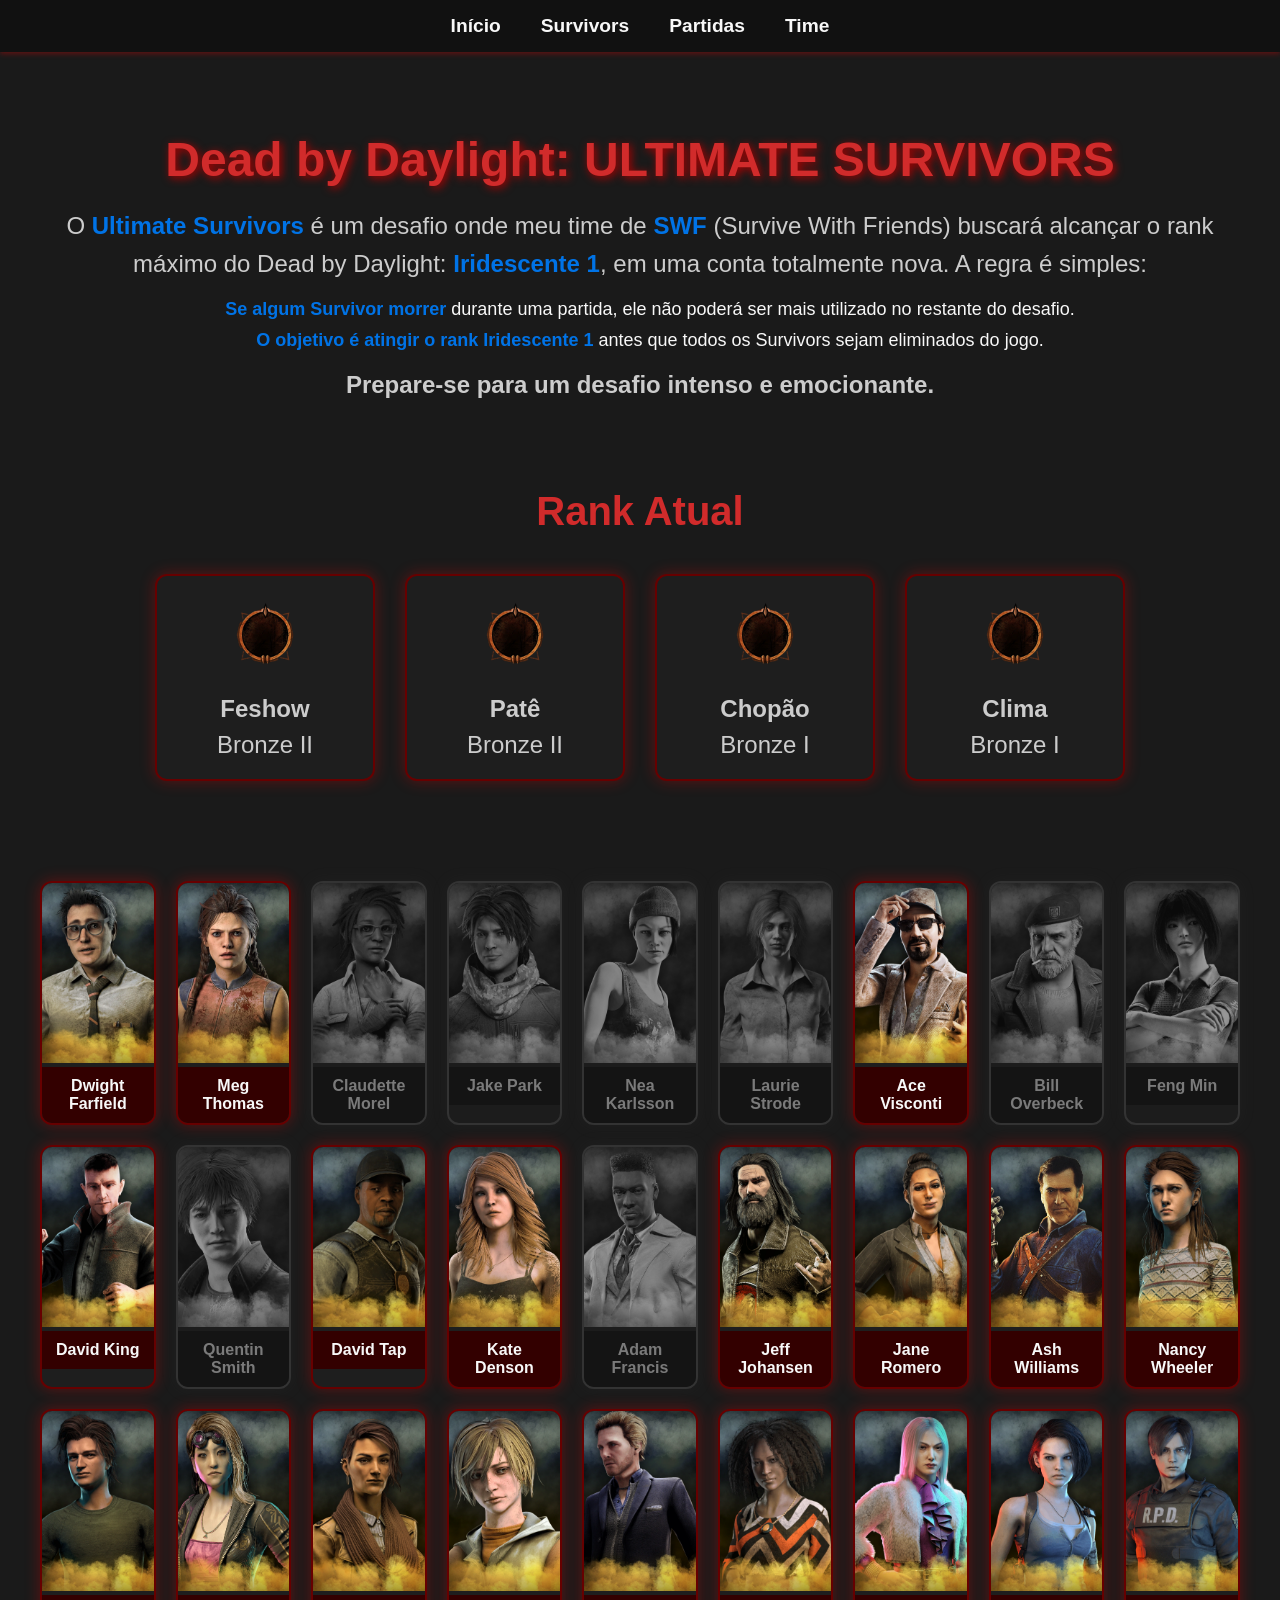
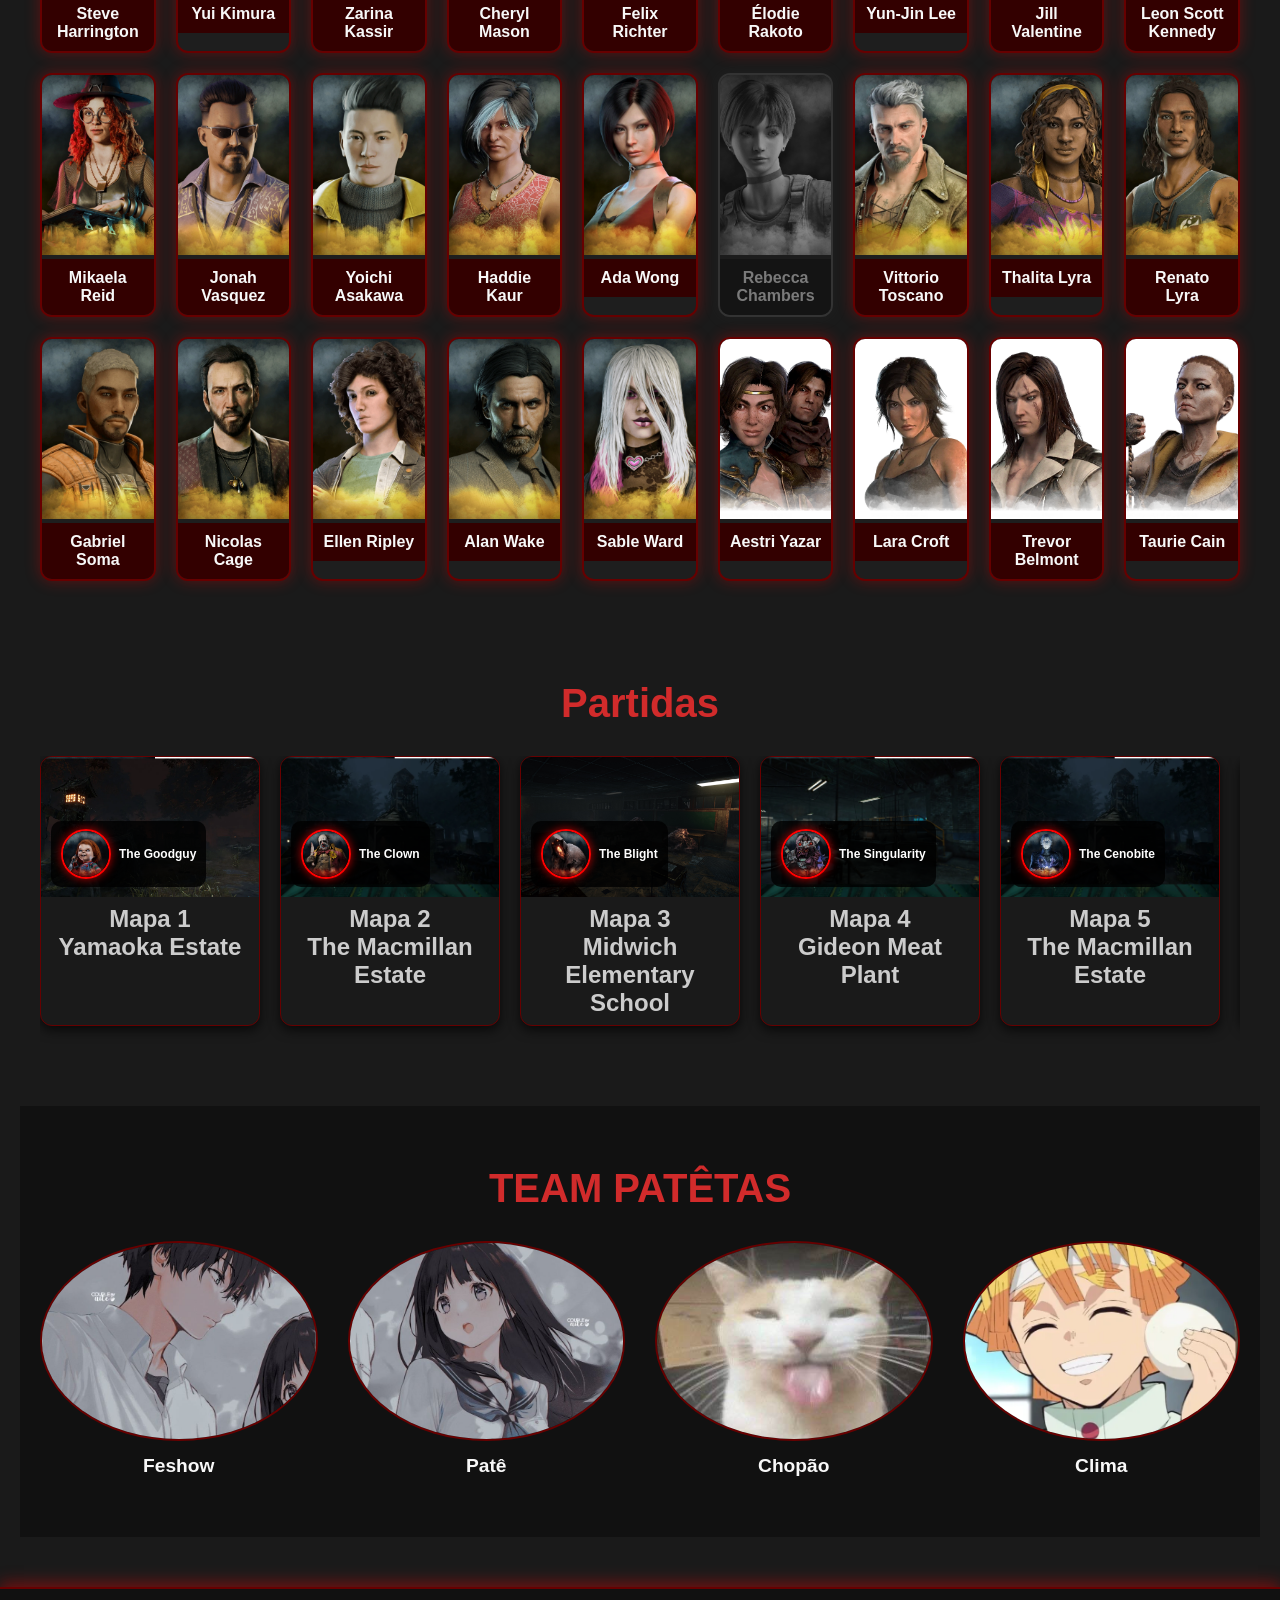
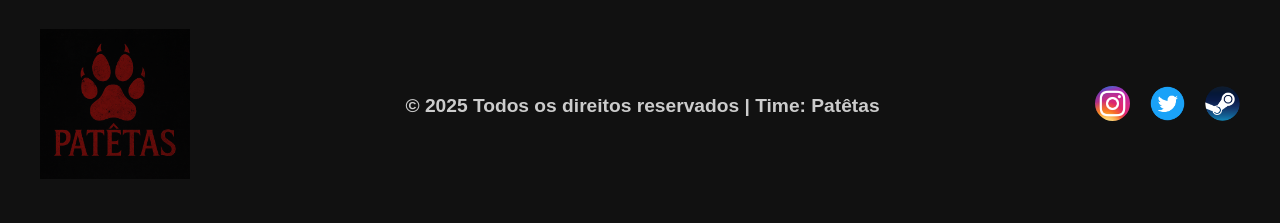
==== index.html @ 38a50e71 "Att map 23" ====
<!DOCTYPE html>
<html lang="pt-BR">
  <head>
    <meta charset="UTF-8" />
    <meta name="viewport" content="width=device-width, initial-scale=1" />
    <title>Desafio Dead by Daylight</title>
    <link rel="stylesheet" href="./Assets/styles.css" />
  </head>
  <body>
    <nav class="navbar">
      <ul>
        <li><a href="#inicio">Início</a></li>
        <li><a href="#survivors">Survivors</a></li>
        <li><a href="#partidas">Partidas</a></li>
        <li><a href="#time">Time</a></li>
      </ul>
    </nav>
    <div class="intro" id="inicio">
      <div class="ultimate-survivors" id="inicio">
        <h1 class="title">Dead by Daylight: ULTIMATE SURVIVORS</h1>
        <p class="description">
          O <strong>Ultimate Survivors</strong> é um desafio onde meu time de
          <strong>SWF</strong> (Survive With Friends) buscará alcançar o rank
          máximo do Dead by Daylight: <strong>Iridescente 1</strong>, em uma
          conta totalmente nova. A regra é simples:
        </p>

        <ul class="rules">
          <li>
            <strong>Se algum Survivor morrer</strong> durante uma partida, ele
            não poderá ser mais utilizado no restante do desafio.
          </li>
          <li>
            <strong>O objetivo é atingir o rank Iridescente 1</strong> antes que
            todos os Survivors sejam eliminados do jogo.
          </li>
        </ul>

        <p class="final-note">
          Prepare-se para um desafio intenso e emocionante.
        </p>
      </div>
      <section class="rank-section">
        <h2>Rank Atual</h2>
        <div class="rank-row">
          <div class="rank-card">
            <img src="./Assets/img/Grades/Bronze.webp" alt="Rank Feshow" />
            <p class="player-name">Feshow</p>
            <p class="player-elo">Bronze II</p>
          </div>

          <div class="rank-card">
            <img src="./Assets/img/Grades/Bronze.webp" alt="Rank Patê" />
            <p class="player-name">Patê</p>
            <p class="player-elo">Bronze II</p>
          </div>

          <div class="rank-card">
            <img src="./Assets/img/Grades/Bronze.webp" alt="Rank Chopão" />
            <p class="player-name">Chopão</p>
            <p class="player-elo">Bronze I</p>
          </div>

          <div class="rank-card">
            <img src="./Assets/img/Grades/Bronze.webp" alt="Rank Clima" />
            <p class="player-name">Clima</p>
            <p class="player-elo">Bronze I</p>
          </div>
        </div>
      </section>
      <div class="cards-container" id="survivors">
        <div class="card">
          <img src="./Assets/img/Dwight Farfield.png" alt="Dwight Farfield" />
          <span>Dwight Farfield</span>
        </div>
        <div class="card">
          <img src="./Assets/img/Meg Thomas.png" alt="Meg Thomas" />
          <span>Meg Thomas</span>
        </div>
        <div class="card Morto">
          <img
            src="./Assets/img/Claudette Morel.png"
            alt="Claudette Morel"
            title="Morto por Clima"
          />
          <span>Claudette Morel</span>
        </div>
        <div class="card Morto">
          <img
            src="./Assets/img/Jake Park.png"
            alt="Jake Park"
            title="Morto por Feshow"
          />
          <span>Jake Park</span>
        </div>
        <div class="card Morto">
          <img
            src="./Assets/img/Nea Karlsson.png"
            alt="Nea Karlsson"
            title="Morto por Chão"
          />
          <span>Nea Karlsson</span>
        </div>
        <div class="card Morto">
          <img
            src="./Assets/img/Laurie Strode.png"
            alt="Laurie Strode"
            title="Morto por Chão"
          />
          <span>Laurie Strode</span>
        </div>
        <div class="card">
          <img src="./Assets/img/Ace Visconti.png" alt="Ace Visconti" />
          <span>Ace Visconti</span>
        </div>
        <div class="card Morto">
          <img
            src="./Assets/img/Bill Overbeck.png"
            alt="Bill Overbeck"
            title="Morto por Feshow"
          />
          <span>Bill Overbeck</span>
        </div>
        <div class="card Morto">
          <img
            src="./Assets/img/Feng Min.png"
            alt="Feng Min"
            title="Morto por Patê"
          />
          <span>Feng Min</span>
        </div>
        <div class="card">
          <img src="./Assets/img/David King.png" alt="David King" />
          <span>David King</span>
        </div>
        <div class="card Morto">
          <img
            src="./Assets/img/Quentin Smith.png"
            alt="Quentin Smith"
            title="Morto por Clima"
          />
          <span>Quentin Smith</span>
        </div>
        <div class="card">
          <img src="./Assets/img/David Tap.png" alt="David Tap" />
          <span>David Tap</span>
        </div>
        <div class="card">
          <img src="./Assets/img/Kate Denson.png" alt="Kate Denson" />
          <span>Kate Denson</span>
        </div>
        <div class="card Morto">
          <img
            src="./Assets/img/Adam Francis.png"
            alt="Adam Francis"
            title="Morto por Clima"
          />
          <span>Adam Francis</span>
        </div>
        <div class="card">
          <img src="./Assets/img/Jeff Johansen.png" alt="Jeff Johansen" />
          <span>Jeff Johansen</span>
        </div>
        <div class="card">
          <img src="./Assets/img/Jane Romero.png" alt="Jane Romero" />
          <span>Jane Romero</span>
        </div>
        <div class="card">
          <img src="./Assets/img/Ash Williams.png" alt="Ash Williams" />
          <span>Ash Williams</span>
        </div>
        <div class="card">
          <img src="./Assets/img/Nancy Wheeler.png" alt="Nancy Wheeler" />
          <span>Nancy Wheeler</span>
        </div>
        <div class="card">
          <img
            src="./Assets/img/Steve Harrington.png"
            alt="Steve Harrington"
            title="Morto por Feshow"
          />
          <span>Steve Harrington</span>
        </div>
        <div class="card">
          <img
            src="./Assets/img/Yui Kimura.png"
            alt="Yui Kimura"
            title="Morto por Chão"
          />
          <span>Yui Kimura</span>
        </div>
        <div class="card">
          <img src="./Assets/img/Zarina Kassir.png" alt="Zarina Kassir" />
          <span>Zarina Kassir</span>
        </div>
        <div class="card">
          <img src="./Assets/img/Cheryl Mason.png" alt="Cheryl Mason" />
          <span>Cheryl Mason</span>
        </div>
        <div class="card">
          <img src="./Assets/img/Felix Richter.png" alt="Felix Richter" />
          <span>Felix Richter</span>
        </div>
        <div class="card">
          <img src="./Assets/img/Élodie Rakoto.png" alt="Élodie Rakoto" />
          <span>Élodie Rakoto</span>
        </div>
        <div class="card">
          <img src="./Assets/img/Yun-Jin Lee.png" alt="Yun-Jin Lee" />
          <span>Yun-Jin Lee</span>
        </div>
        <div class="card">
          <img src="./Assets/img/Jill Valentine.png" alt="Jill Valentine" />
          <span>Jill Valentine</span>
        </div>
        <div class="card">
          <img
            src="./Assets/img/Leon Scott Kennedy.png"
            alt="Leon Scott Kennedy"
          />
          <span>Leon Scott Kennedy</span>
        </div>
        <div class="card">
          <img src="./Assets/img/Mikaela Reid.png" alt="Mikaela Reid" />
          <span>Mikaela Reid</span>
        </div>
        <div class="card">
          <img src="./Assets/img/Jonah Vasquez.png" alt="Jonah Vasquez" />
          <span>Jonah Vasquez</span>
        </div>
        <div class="card">
          <img src="./Assets/img/Yoichi Asakawa.png" alt="Yoichi Asakawa" />
          <span>Yoichi Asakawa</span>
        </div>
        <div class="card">
          <img src="./Assets/img/Haddie Kaur.png" alt="Haddie Kaur" />
          <span>Haddie Kaur</span>
        </div>
        <div class="card">
          <img src="./Assets/img/Ada Wong.png" alt="Ada Wong" />
          <span>Ada Wong</span>
        </div>
        <div class="card Morto">
          <img
            src="./Assets/img/Rebecca Chambers.png"
            alt="Rebecca Chambers"
            title="Morto por Clima"
          />
          <span>Rebecca Chambers</span>
        </div>
        <div class="card">
          <img src="./Assets/img/Vittorio Toscano.png" alt="Vittorio Toscano" />
          <span>Vittorio Toscano</span>
        </div>
        <div class="card">
          <img src="./Assets/img/Thalita Lyra.png" alt="Thalita Lyra" />
          <span>Thalita Lyra</span>
        </div>
        <div class="card">
          <img src="./Assets/img/Renato Lyra.png" alt="Renato Lyra" />
          <span>Renato Lyra</span>
        </div>
        <div class="card">
          <img src="./Assets/img/Gabriel Soma.png" alt="Gabriel Soma" />
          <span>Gabriel Soma</span>
        </div>
        <div class="card">
          <img src="./Assets/img/Nicolas Cage.png" alt="Nicolas Cage" />
          <span>Nicolas Cage</span>
        </div>
        <div class="card">
          <img src="./Assets/img/Ellen Ripley.png" alt="Ellen Ripley" />
          <span>Ellen Ripley</span>
        </div>
        <div class="card">
          <img src="./Assets/img/Alan Wake.png" alt="Alan Wake" />
          <span>Alan Wake</span>
        </div>
        <div class="card">
          <img src="./Assets/img/Sable Ward.png" alt="Sable Ward" />
          <span>Sable Ward</span>
        </div>
        <div class="card">
          <img src="./Assets/img/Aestri Yazar.png" alt="Aestri Yazar" />
          <span>Aestri Yazar</span>
        </div>
        <div class="card">
          <img src="./Assets/img/Lara Croft.png" alt="Lara Croft" />
          <span>Lara Croft</span>
        </div>
        <div class="card">
          <img src="./Assets/img/Trevor Belmont.png" alt="Trevor Belmont" />
          <span>Trevor Belmont</span>
        </div>
        <div class="card">
          <img src="./Assets/img/Taurie Cain.png" alt="Taurie Cain" />
          <span>Taurie Cain</span>
        </div>
      </div>
      <div class="partidas-section" id="partidas">
        <h2>Partidas</h2>
        <div class="partidas-scroll">
          <div class="mapa-card">
            <div class="mapa-img">
              <img
                src="./Assets/maps/Yamaoka Estate.png"
                alt="Forgotten Ruins"
              />
              <div class="killer-info">
                <img
                  src="./Assets/img/Killers/The Goodguy.png"
                  alt="The Goodguy"
                />
                <span>The Goodguy</span>
              </div>
            </div>
            <p class="mapa-nome">
              Mapa 1<br />
              Yamaoka Estate
            </p>
          </div>
          <div class="mapa-card">
            <div class="mapa-img">
              <img
                src="./Assets/maps/The Macmillan Estate.png"
                alt="The Macmillan Estate"
              />
              <div class="killer-info">
                <img src="./Assets/img/Killers/The Clown.png" alt="The Clown" />
                <span>The Clown</span>
              </div>
            </div>
            <p class="mapa-nome">
              Mapa 2<br />
              The Macmillan Estate
            </p>
          </div>
          <div class="mapa-card">
            <div class="mapa-img">
              <img
                src="./Assets/maps/Midwich Elementary School.png"
                alt="Midwich Elementary School"
              />
              <div class="killer-info">
                <img
                  src="./Assets/img/Killers/The Blight.png"
                  alt="The Blight"
                />
                <span>The Blight</span>
              </div>
            </div>
            <p class="mapa-nome">
              Mapa 3<br />
              Midwich Elementary School
            </p>
          </div>
          <div class="mapa-card">
            <div class="mapa-img">
              <img
                src="./Assets/maps/Gideon Meat Plant.png"
                alt="Gideon Meat Plant"
              />
              <div class="killer-info">
                <img
                  src="./Assets/img/Killers/The Singularity.png"
                  alt="The Singularity"
                />
                <span>The Singularity</span>
              </div>
            </div>
            <p class="mapa-nome">
              Mapa 4<br />
              Gideon Meat Plant
            </p>
          </div>
          <div class="mapa-card">
            <div class="mapa-img">
              <img
                src="./Assets/maps/The Macmillan Estate.png"
                alt="The Macmillan Estate"
              />
              <div class="killer-info">
                <img
                  src="./Assets/img/Killers/The Cenobite.png"
                  alt="The Cenobite"
                />
                <span>The Cenobite</span>
              </div>
            </div>
            <p class="mapa-nome">
              Mapa 5<br />
              The Macmillan Estate
            </p>
          </div>
          <div class="mapa-card">
            <div class="mapa-img">
              <img src="./Assets/maps/Ormond.png" alt="Ormond" />
              <div class="killer-info">
                <img
                  src="./Assets/img/Killers/The Legion.png"
                  alt="The Legion"
                />
                <span>The Legion</span>
              </div>
            </div>
            <p class="mapa-nome">
              Mapa 6<br />
              Ormond
            </p>
          </div>
          <div class="mapa-card">
            <div class="mapa-img">
              <img src="./Assets/maps/Springwood.png" alt="Springwood" />
              <div class="killer-info">
                <img src="./Assets/img/Killers/The Ghoul.png" alt="The Ghoul" />
                <span>The Ghoul</span>
              </div>
            </div>
            <p class="mapa-nome">
              Mapa 7<br />
              Springwood
            </p>
          </div>
          <div class="mapa-card">
            <div class="mapa-img">
              <img src="./Assets/maps/Springwood.png" alt="Springwood" />
              <div class="killer-info">
                <img
                  src="./Assets/img/Killers/The Unknown.png"
                  alt="The Unknown"
                />
                <span>The Unknown</span>
              </div>
            </div>
            <p class="mapa-nome">
              Mapa 8<br />
              Springwood
            </p>
          </div>
          <div class="mapa-card">
            <div class="mapa-img">
              <img
                src="./Assets/maps/Midwich Elementary School.png"
                alt="Springwood"
              />
              <div class="killer-info">
                <img src="./Assets/img/Killers/The Shape.png" alt="The Shape" />
                <span>The Shape</span>
              </div>
            </div>
            <p class="mapa-nome">
              Mapa 9<br />
              Midwich Elementary School
            </p>
          </div>
          <div class="mapa-card">
            <div class="mapa-img">
              <img
                src="./Assets/maps/Grave of Glenvale.png"
                alt="Grave of Glenvale"
              />
              <div class="killer-info">
                <img src="./Assets/img/Killers/The Twins.png" alt="The Twins" />
                <span>The Twins</span>
              </div>
            </div>
            <p class="mapa-nome">
              Mapa 10<br />
              Grave of Glenvale
            </p>
          </div>
          <div class="mapa-card">
            <div class="mapa-img">
              <img
                src="./Assets/maps/The Underground Complex.png"
                alt="The Underground Complex"
              />
              <div class="killer-info">
                <img
                  src="./Assets/img/Killers/The Mastermind.png"
                  alt="The Mastermind"
                />
                <span>The Mastermind</span>
              </div>
            </div>
            <p class="mapa-nome">
              Mapa 11<br />
              The Underground Complex
            </p>
          </div>
          <div class="mapa-card">
            <div class="mapa-img">
              <img src="./Assets/maps/Red Forest.png" alt="Red Forest" />
              <div class="killer-info">
                <img src="./Assets/img/Killers/The Ghoul.png" alt="The Ghoul" />
                <span>The Ghoul</span>
              </div>
            </div>
            <p class="mapa-nome">
              Mapa 12<br />
              Red Forest
            </p>
          </div>
          <div class="mapa-card">
            <div class="mapa-img">
              <img src="./Assets/maps/Raccon City.png" alt="Raccon City" />
              <div class="killer-info">
                <img src="./Assets/img/Killers/The Ghoul.png" alt="The Ghoul" />
                <span>The Ghoul</span>
              </div>
            </div>
            <p class="mapa-nome">
              Mapa 13<br />
              Raccon City
            </p>
          </div>
          <div class="mapa-card">
            <div class="mapa-img">
              <img src="./Assets/maps/Springwood.png" alt="Springwood" />
              <div class="killer-info">
                <img src="./Assets/img/Killers/The Nurse.png" alt="The Nurse" />
                <span>The Nurse</span>
              </div>
            </div>
            <p class="mapa-nome">
              Mapa 14<br />
              Springwood
            </p>
          </div>
          <div class="mapa-card">
            <div class="mapa-img">
              <img
                src="./Assets/maps/The Underground Complex.png"
                alt="The Underground Complex"
              />
              <div class="killer-info">
                <img src="./Assets/img/Killers/The Ghoul.png" alt="The Ghoul" />
                <span>The Ghoul</span>
              </div>
            </div>
            <p class="mapa-nome">
              Mapa 15<br />
              The Underground Complex
            </p>
          </div>
          <div class="mapa-card">
            <div class="mapa-img">
              <img
                src="./Assets/maps/Yamaoka Estate.png"
                alt="Yamaoka Estate"
              />
              <div class="killer-info">
                <img src="./Assets/img/Killers/The Nurse.png" alt="The Nurse" />
                <span>The Nurse</span>
              </div>
            </div>
            <p class="mapa-nome">
              Mapa 16<br />
              Yamaoka Estate
            </p>
          </div>
          <div class="mapa-card">
            <div class="mapa-img">
              <img src="./Assets/maps/Haddonfield.png" alt="Haddonfield" />
              <div class="killer-info">
                <img
                  src="./Assets/img/Killers/The Nightmare.png"
                  alt="The Nightmare"
                />
                <span>The Nightmare</span>
              </div>
            </div>
            <p class="mapa-nome">
              Mapa 17<br />
              Haddonfield
            </p>
          </div>
          <div class="mapa-card">
            <div class="mapa-img">
              <img
                src="./Assets/maps/Autohaven Wreckers.png"
                alt="Autohaven Wreckers"
              />
              <div class="killer-info">
                <img src="./Assets/img/Killers/The Spirit.png" alt="Spirit" />
                <span>Spirit</span>
              </div>
            </div>
            <p class="mapa-nome">
              Mapa 18<br />
              Autohaven Wreckers
            </p>
          </div>
          <div class="mapa-card">
            <div class="mapa-img">
              <img src="./Assets/maps/Coldwind Farm.png" alt="Coldwind Farm" />
              <div class="killer-info">
                <img
                  src="./Assets/img/Killers/The Wraith.png"
                  alt="The Wraith"
                />
                <span>The Wraith</span>
              </div>
            </div>
            <p class="mapa-nome">
              Mapa 19<br />
              Coldwind Farm
            </p>
          </div>
          <div class="mapa-card">
            <div class="mapa-img">
              <img src="./Assets/maps/Red Forest.png" alt="Red Forest" />
              <div class="killer-info">
                <img
                  src="./Assets/img/Killers/The Trickster.png"
                  alt="The Trickster"
                />
                <span>The Trickster</span>
              </div>
            </div>
            <p class="mapa-nome">
              Mapa 20<br />
              Red Forest
            </p>
          </div>
          <div class="mapa-card">
            <div class="mapa-img">
              <img
                src="./Assets/maps/The Underground Complex.png"
                alt="The Underground Complex"
              />
              <div class="killer-info">
                <img
                  src="./Assets/img/Killers/The Trapper.png"
                  alt="The Trapper"
                />
                <span>The Trapper</span>
              </div>
            </div>
            <p class="mapa-nome">
              Mapa 21<br />
              The Underground Complex
            </p>
          </div>
          <div class="mapa-card">
            <div class="mapa-img">
              <img src="./Assets/maps/Raccon City.png" alt="Raccon City" />
              <div class="killer-info">
                <img src="./Assets/img/Killers/The Lich.png" alt="The Lich" />
                <span>The Lich</span>
              </div>
            </div>
            <p class="mapa-nome">
              Mapa 22<br />
              Raccon City
            </p>
          </div>
          <div class="mapa-card">
            <div class="mapa-img">
              <img
                src="./Assets/maps/The Macmillan Estate.png"
                alt="The Macmillan Estate"
              />
              <div class="killer-info">
                <img
                  src="./Assets/img/Killers/The Mastermind.png"
                  alt="The Mastermind"
                />
                <span>The Mastermind</span>
              </div>
            </div>
            <p class="mapa-nome">
              Mapa 23<br />
              The Macmillan Estate
            </p>
          </div>
        </div>
      </div>
      <div class="time-section" id="time">
        <h2>TEAM PATÊTAS</h2>
        <div class="time-grid">
          <div class="integrante">
            <a
              href="https://steamcommunity.com/id/FelipeFeshow/"
              target="_blank"
            >
              <img src="./Assets/team/Feshow.png" alt="Feshow" />
            </a>
            <p>Feshow</p>
          </div>
          <div class="integrante">
            <a href="https://steamcommunity.com/id/patehikari" target="_blank">
              <img src="./Assets/team/Patê.png" alt="Patê" />
            </a>
            <p>Patê</p>
          </div>
          <div class="integrante">
            <a
              href="https://steamcommunity.com/profiles/76561198812259699/"
              target="_blank"
            >
              <img src="./Assets/team/Chão.png" alt="Chopão" />
            </a>
            <p>Chopão</p>
          </div>
          <div class="integrante">
            <a href="https://steamcommunity.com/id/sirdenin/" target="_blank">
              <img src="./Assets/team/Clima.png" alt="Clima" />
            </a>
            <p>Clima</p>
          </div>
        </div>
      </div>
    </div>
    <footer class="footer">
      <div class="footer-container">
        <div class="footer-logo">
          <img src="./Assets/img/Social/logo-time.png" alt="Logo do Time" />
        </div>
        <div class="footer-text">
          <p>&copy; 2025 Todos os direitos reservados | Time: Patêtas</p>
        </div>
        <div class="footer-social">
          <a
            href="https://www.instagram.com/patehikari/"
            target="_blank"
            title="Instagram"
          >
            <img src="./Assets/img/Social/Instagram_icon.png" alt="Instagram" />
          </a>
          <a href="https://x.com/patehikari" target="_blank" title="Twitter">
            <img src="./Assets/img/Social/Twitter_icon.webp" alt="Twitter" />
          </a>
          <a
            href="https://steamcommunity.com/groups/patetasdbd"
            target="_blank"
            title="Steam"
          >
            <img src="./Assets/img/Social/Steam-icon.webp" alt="Steam" />
          </a>
        </div>
      </div>
    </footer>
  </body>
</html>
---- Assets/styles.css ----
* {
  margin: 0;
  padding: 0;
  box-sizing: border-box;
}

body {
  font-family: "Poppins", sans-serif;
  background: linear-gradient(135deg, #000000, #2c0b0e);
  color: #f8f8f8;
  min-height: 100vh;
}

.navbar {
  background: #111;
  padding: 15px 0;
  box-shadow: 0 2px 5px rgba(255, 0, 0, 0.3);
  position: sticky;
  top: 0;
  z-index: 1000;
}

.navbar ul {
  list-style: none;
  display: flex;
  justify-content: center;
  gap: 40px;
}

.navbar a {
  text-decoration: none;
  color: #f8f8f8;
  font-weight: bold;
  font-size: 1.2em;
  transition: 0.3s;
}

.navbar a:hover {
  color: #e10600;
}

.intro {
  text-align: center;
  padding: 50px 20px;
  background: #1a1a1a;
  box-shadow: 0 4px 10px rgba(255, 0, 0, 0.3);
}

.intro h1 {
  font-size: 3em;
  margin-bottom: 20px;
  color: #d12b2b;
  text-shadow: 2px 2px 8px #b30000;
}

.intro p {
  font-size: 1.5em;
  color: #ccc;
}

.cards-container {
  display: grid;
  grid-template-columns: repeat(9, 1fr);
  gap: 20px;
  padding: 40px 20px;
  max-width: 1600px;
  margin: 0 auto;
}

.card {
  background: #1e1e1e;
  border: 2px solid #660000;
  border-radius: 12px;
  overflow: hidden;
  text-align: center;
  transition: 0.3s ease;
  box-shadow: 0 0 15px rgba(255, 0, 0, 0.3);
  cursor: pointer;
}

.card:hover {
  transform: translateY(-8px) scale(1.05);
  box-shadow: 0 0 25px rgba(255, 0, 0, 0.5);
}

.card img {
  width: 100%;
  height: 180px;
  object-fit: cover;
}

.card span {
  display: block;
  padding: 10px;
  font-weight: bold;
  background: #330000;
  color: #f8f8f8;
}

.card.Morto {
  filter: grayscale(100%);
  opacity: 0.6;
  border-color: #444;
}

.card.Morto span {
  background: #111;
  color: #bbb;
}

.partidas-section {
  padding: 60px 20px;
}

.partidas-section h2 {
  text-align: center;
  font-size: 2.5em;
  color: #d12b2b;
  margin-bottom: 30px;
}

.partidas-scroll {
  display: flex;
  overflow-x: auto;
  gap: 20px;
  padding-bottom: 20px;
}

.mapa-card {
  width: 220px;
  background: #1a1a1a;
  border: 1px solid #660000;
  border-radius: 12px;
  overflow: hidden;
  box-shadow: 0 4px 12px rgba(0, 0, 0, 0.7);
  transition: transform 0.3s, box-shadow 0.3s;
  flex-shrink: 0;
}

.mapa-card:hover {
  transform: scale(1.05);
  box-shadow: 0 8px 16px rgba(255, 0, 0, 0.3);
}

.mapa-img {
  position: relative;
  width: 100%;
  height: 140px;
  overflow: hidden;
}

.mapa-img img {
  width: 100%;
  height: 100%;
  object-fit: cover;
}

.killer-info {
  position: absolute;
  bottom: 10px;
  left: 10px;
  background: rgba(0, 0, 0, 0.8);
  padding: 8px 10px;
  border-radius: 10px;
  display: flex;
  align-items: center;
  gap: 8px;
}

.killer-info img {
  width: 50px;
  height: 50px;
  border-radius: 50%;
  object-fit: cover;
  border: 2px solid #ff0000;
  box-shadow: 0 0 10px rgba(255, 0, 0, 0.7);
}

.killer-info span {
  color: #fff;
  font-size: 12px;
  font-weight: bold;
}

.mapa-nome {
  text-align: center;
  padding: 8px;
  color: #eee;
  font-size: 16px;
  font-weight: bold;
}

.time-section {
  padding: 60px 20px;
  background: #111;
}

.time-section h2 {
  text-align: center;
  font-size: 2.5em;
  color: #d12b2b;
  margin-bottom: 30px;
}

.time-grid {
  display: grid;
  grid-template-columns: repeat(auto-fit, minmax(200px, 1fr));
  gap: 30px;
  max-width: 1200px;
  margin: 0 auto;
}

.integrante {
  text-align: center;
}

.integrante img {
  width: 100%;
  height: 200px;
  object-fit: cover;
  border-radius: 50%;
  border: 2px solid #660000;
  margin-bottom: 10px;
}

.integrante p {
  font-size: 1.2em;
  font-weight: bold;
  color: #f8f8f8;
}

.integrante a img {
  cursor: pointer;
}

.footer {
  background: #111;
  color: #f8f8f8;
  padding: 40px 20px;
  border-top: 2px solid #660000;
  box-shadow: 0 -4px 15px rgba(255, 0, 0, 0.4);
}

.footer-container {
  display: flex;
  justify-content: space-between;
  align-items: center;
  max-width: 1200px;
  margin: 0 auto;
  flex-wrap: wrap;
}

.footer-logo img {
  width: 150px;
}

.footer-text p {
  font-size: 1.2em;
  font-weight: bold;
  color: #ccc;
  text-align: center;
  margin: 10px 0;
}

.footer-social {
  display: flex;
  gap: 20px;
  justify-content: center;
}

.footer-social a img {
  width: 35px;
  height: 35px;
  border-radius: 50%;
  transition: transform 0.3s;
}

.footer-social a img:hover {
  transform: scale(1.1);
}

.footer-social a {
  text-decoration: none;
}

.ultimate-survivors {
  padding: 30px;
  font-family: "Arial", sans-serif;
}

.title {
  font-size: 36px;
  color: #333;
  text-align: center;
  margin-bottom: 20px;
}

.description {
  font-size: 18px;
  color: #555;
  line-height: 1.6;
  margin-bottom: 15px;
}

.rules {
  list-style-type: disc;
  padding-left: 20px;
  margin-bottom: 20px;
  list-style: none;
}

.rules li {
  font-size: 18px;
  margin-bottom: 10px;
}

.ultimate-survivors strong {
  color: #0073e6;
}

.final-note {
  font-size: 20px;
  color: #0073e6;
  font-weight: bold;
  text-align: center;
}

.rank-section {
  padding: 60px 20px;
  background: #1a1a1a;
}

.rank-section h2 {
  text-align: center;
  font-size: 2.5em;
  color: #d12b2b;
  margin-bottom: 40px;
}

.rank-row {
  display: flex;
  justify-content: center;
  align-items: center;
  gap: 30px;
  flex-wrap: wrap;
  max-width: 1200px;
  margin: 0 auto;
}

.rank-card {
  background: #1e1e1e;
  border: 2px solid #660000;
  border-radius: 12px;
  overflow: hidden;
  text-align: center;
  padding: 20px;
  width: 220px;
  box-shadow: 0 0 15px rgba(255, 0, 0, 0.3);
  transition: transform 0.3s ease, box-shadow 0.3s ease;
}

.rank-card:hover {
  transform: translateY(-8px) scale(1.05);
  box-shadow: 0 0 25px rgba(255, 0, 0, 0.5);
}

.rank-card img {
  width: 80px;
  height: 80px;
  object-fit: contain;
  margin-bottom: 15px;
}

.player-name {
  font-size: 1.2em;
  font-weight: bold;
  color: #f8f8f8;
  margin-bottom: 8px;
}

.player-elo {
  font-size: 1em;
  color: #bbb;
}

@media (max-width: 768px) {
  .navbar ul {
    flex-direction: column;
    gap: 20px;
    align-items: center;
  }

  .intro h1 {
    font-size: 2.2em;
  }

  .intro p {
    font-size: 1.2em;
  }

  .cards-container {
    grid-template-columns: repeat(2, 1fr);
    gap: 15px;
  }

  .card img {
    height: 150px;
  }

  .partidas-section h2,
  .time-section h2 {
    font-size: 2em;
  }

  .partidas-scroll {
    padding: 10px;
    gap: 10px;
  }

  .mapa-card img {
    height: 120px;
  }

  .time-grid {
    grid-template-columns: repeat(auto-fit, minmax(150px, 1fr));
    gap: 20px;
  }

  .integrante img {
    height: 150px;
  }

  .footer-container {
    flex-direction: column;
    text-align: center;
    gap: 20px;
  }

  .footer-logo img {
    width: 120px;
  }

  .footer-text p {
    font-size: 1em;
  }

  .footer-social {
    gap: 15px;
  }

  .footer-social a img {
    width: 30px;
    height: 30px;
  }
}
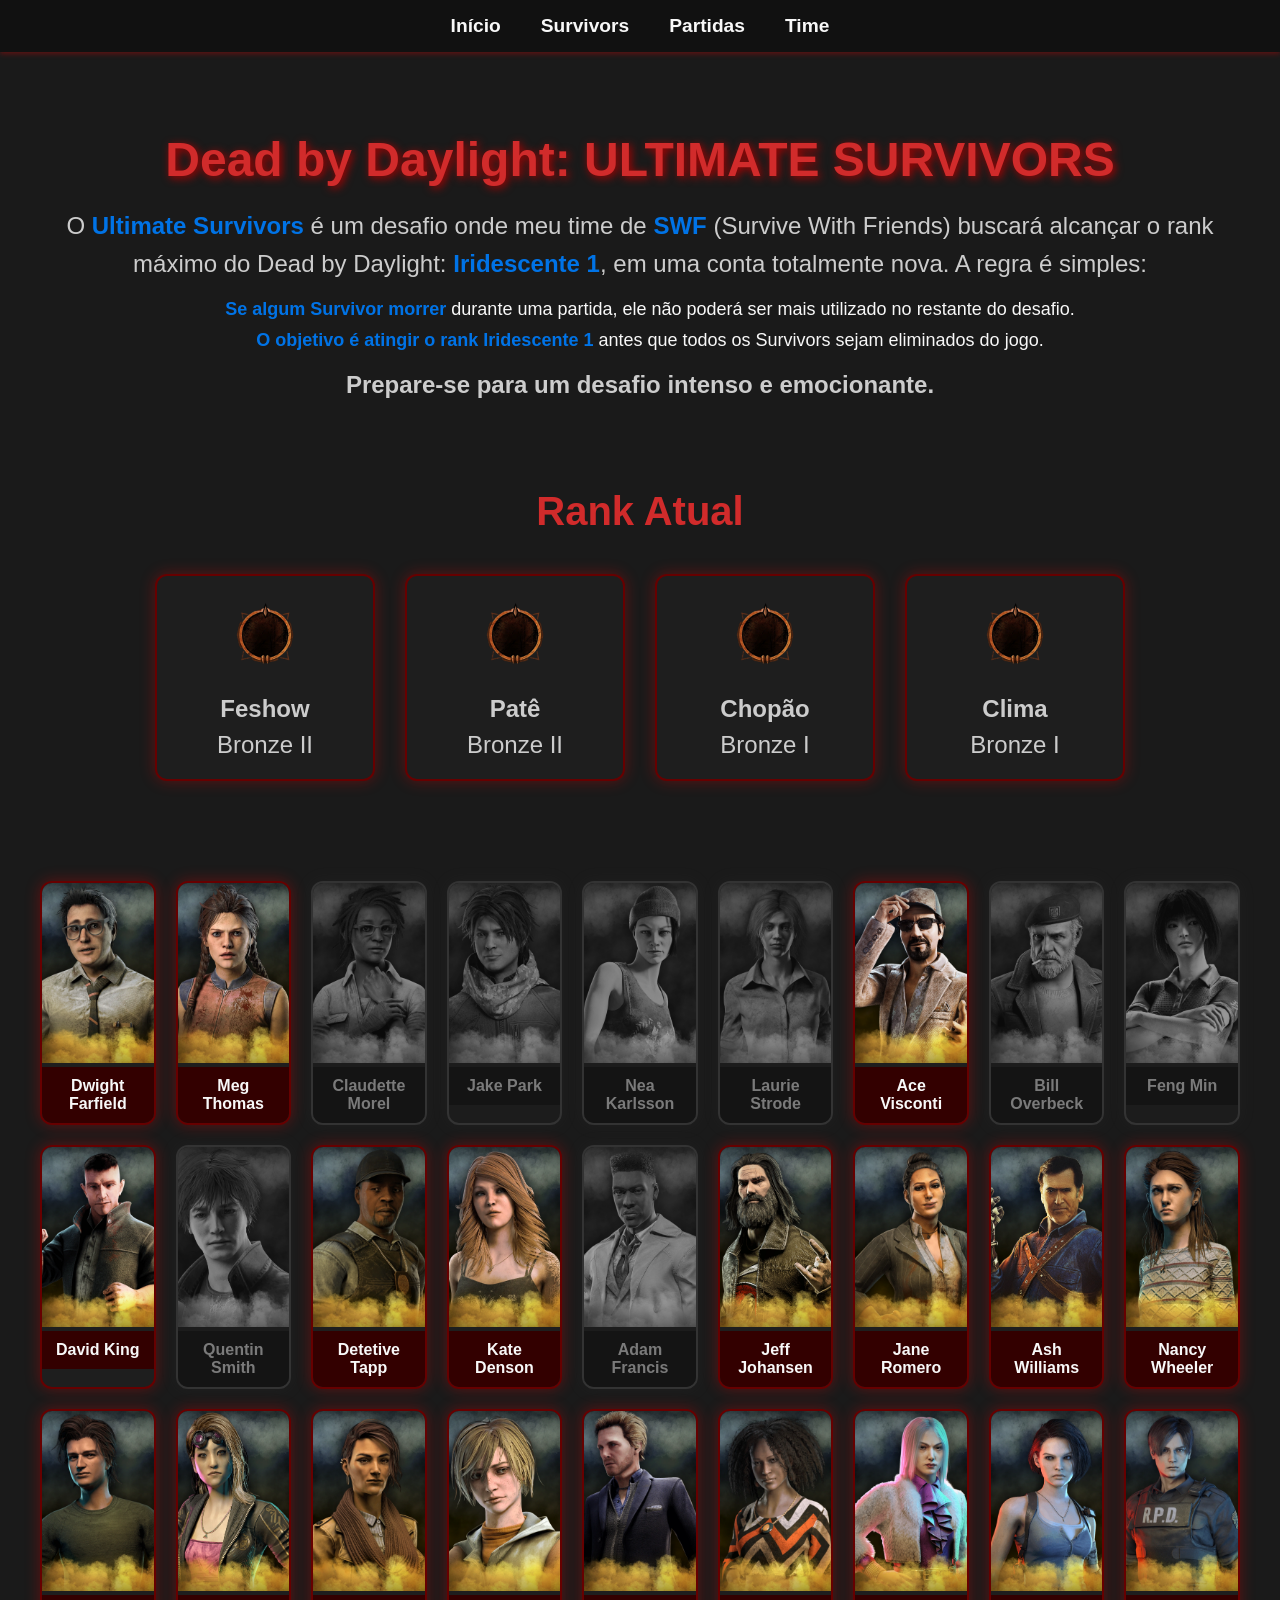
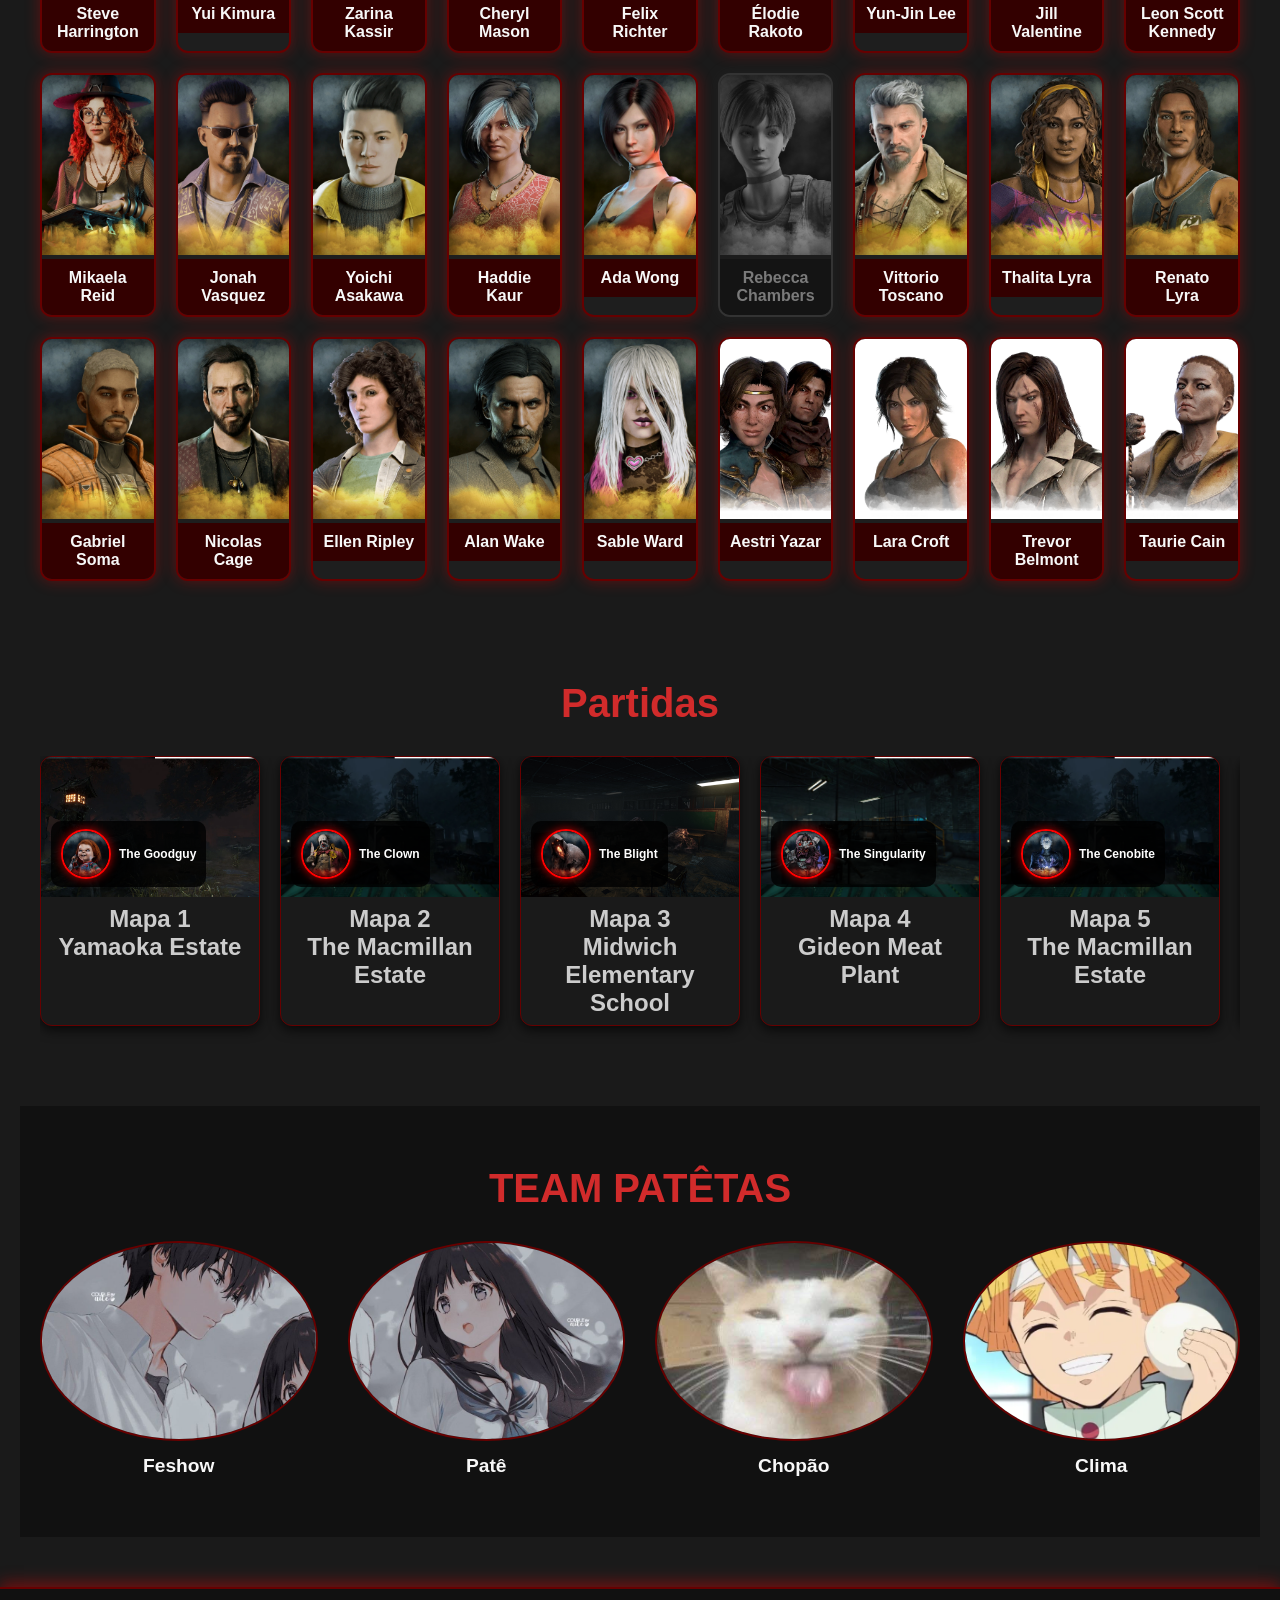
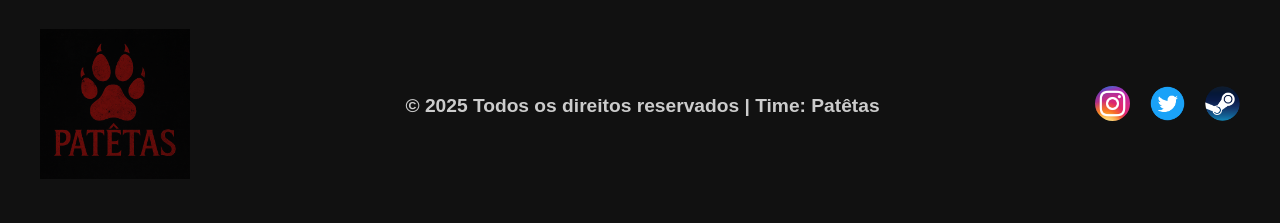
==== commit f5943849: "Att" ====
--- a/index.html
+++ b/index.html
@@ -142,8 +142,8 @@
           <span>Quentin Smith</span>
         </div>
         <div class="card">
-          <img src="./Assets/img/David Tap.png" alt="David Tap" />
-          <span>David Tap</span>
+          <img src="./Assets/img/Detetive Tapp.png" alt="Detetive Tapp" />
+          <span>Detetive Tapp</span>
         </div>
         <div class="card">
           <img src="./Assets/img/Kate Denson.png" alt="Kate Denson" />
@@ -671,6 +671,25 @@
             </div>
             <p class="mapa-nome">
               Mapa 23<br />
+              The Macmillan Estate
+            </p>
+          </div>
+          <div class="mapa-card">
+            <div class="mapa-img">
+              <img
+                src="./Assets/maps/The Macmillan Estate.png"
+                alt="The Macmillan Estate"
+              />
+              <div class="killer-info">
+                <img
+                  src="./Assets/img/Killers/The Mastermind.png"
+                  alt="The Mastermind"
+                />
+                <span>The Mastermind</span>
+              </div>
+            </div>
+            <p class="mapa-nome">
+              Mapa 24<br />
               The Macmillan Estate
             </p>
           </div>
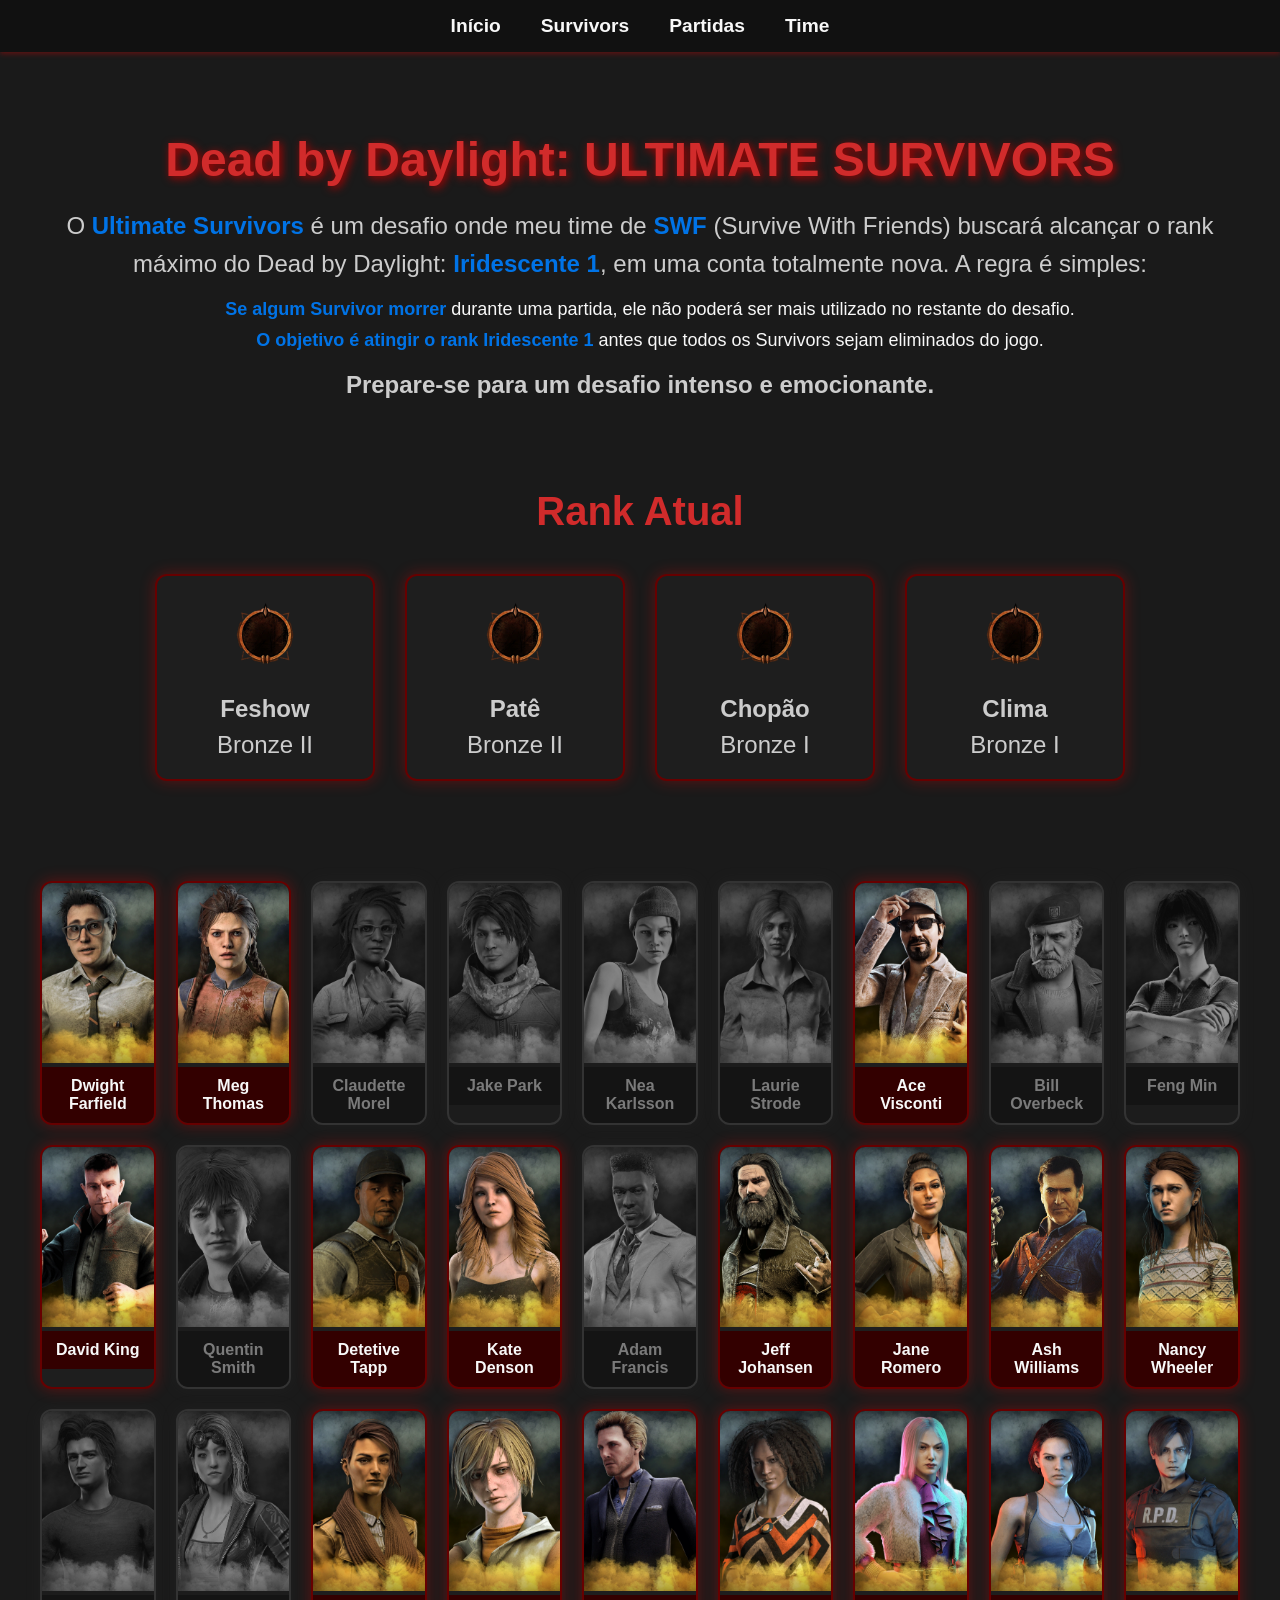
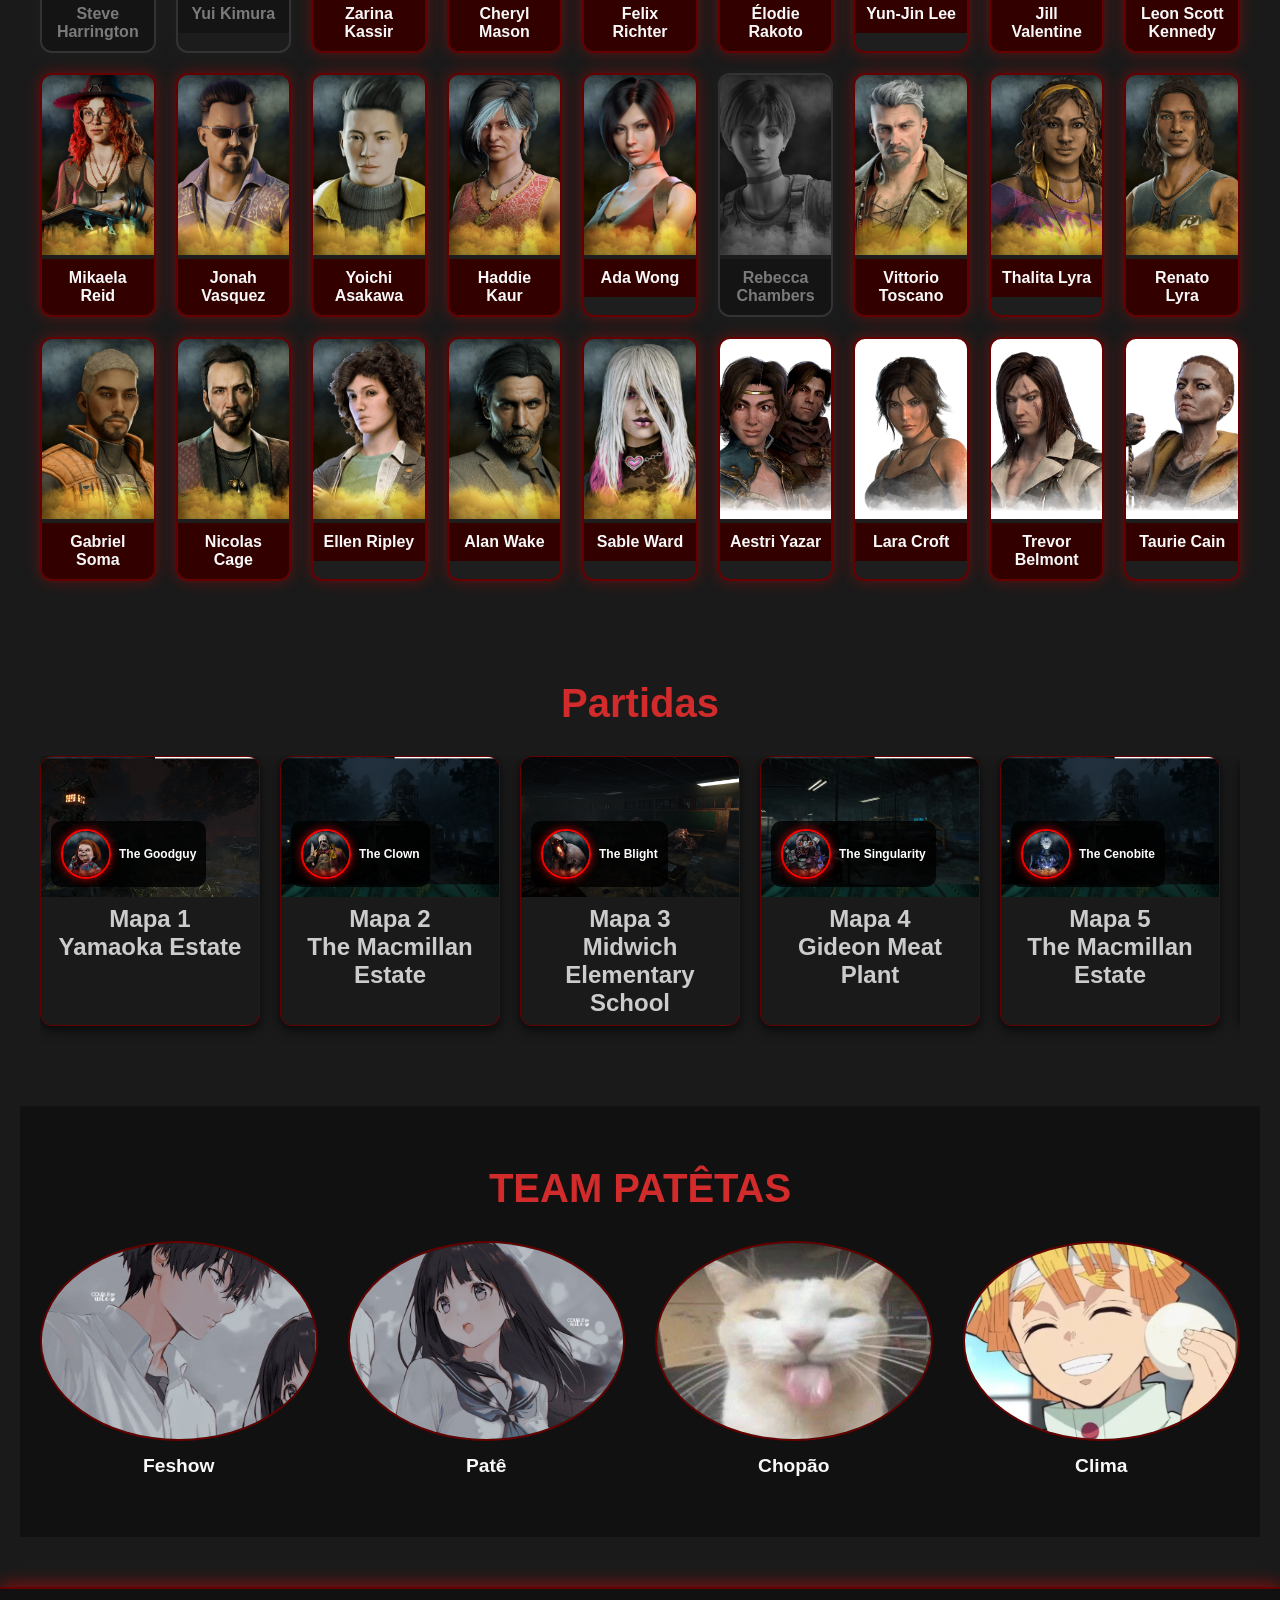
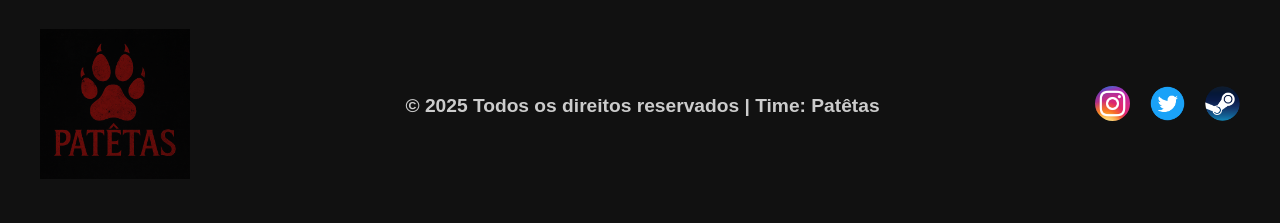
==== commit 6aaa3bfb: "Att" ====
--- a/index.html
+++ b/index.html
@@ -173,7 +173,7 @@
           <img src="./Assets/img/Nancy Wheeler.png" alt="Nancy Wheeler" />
           <span>Nancy Wheeler</span>
         </div>
-        <div class="card">
+        <div class="card Morto">
           <img
             src="./Assets/img/Steve Harrington.png"
             alt="Steve Harrington"
@@ -181,7 +181,7 @@
           />
           <span>Steve Harrington</span>
         </div>
-        <div class="card">
+        <div class="card Morto">
           <img
             src="./Assets/img/Yui Kimura.png"
             alt="Yui Kimura"
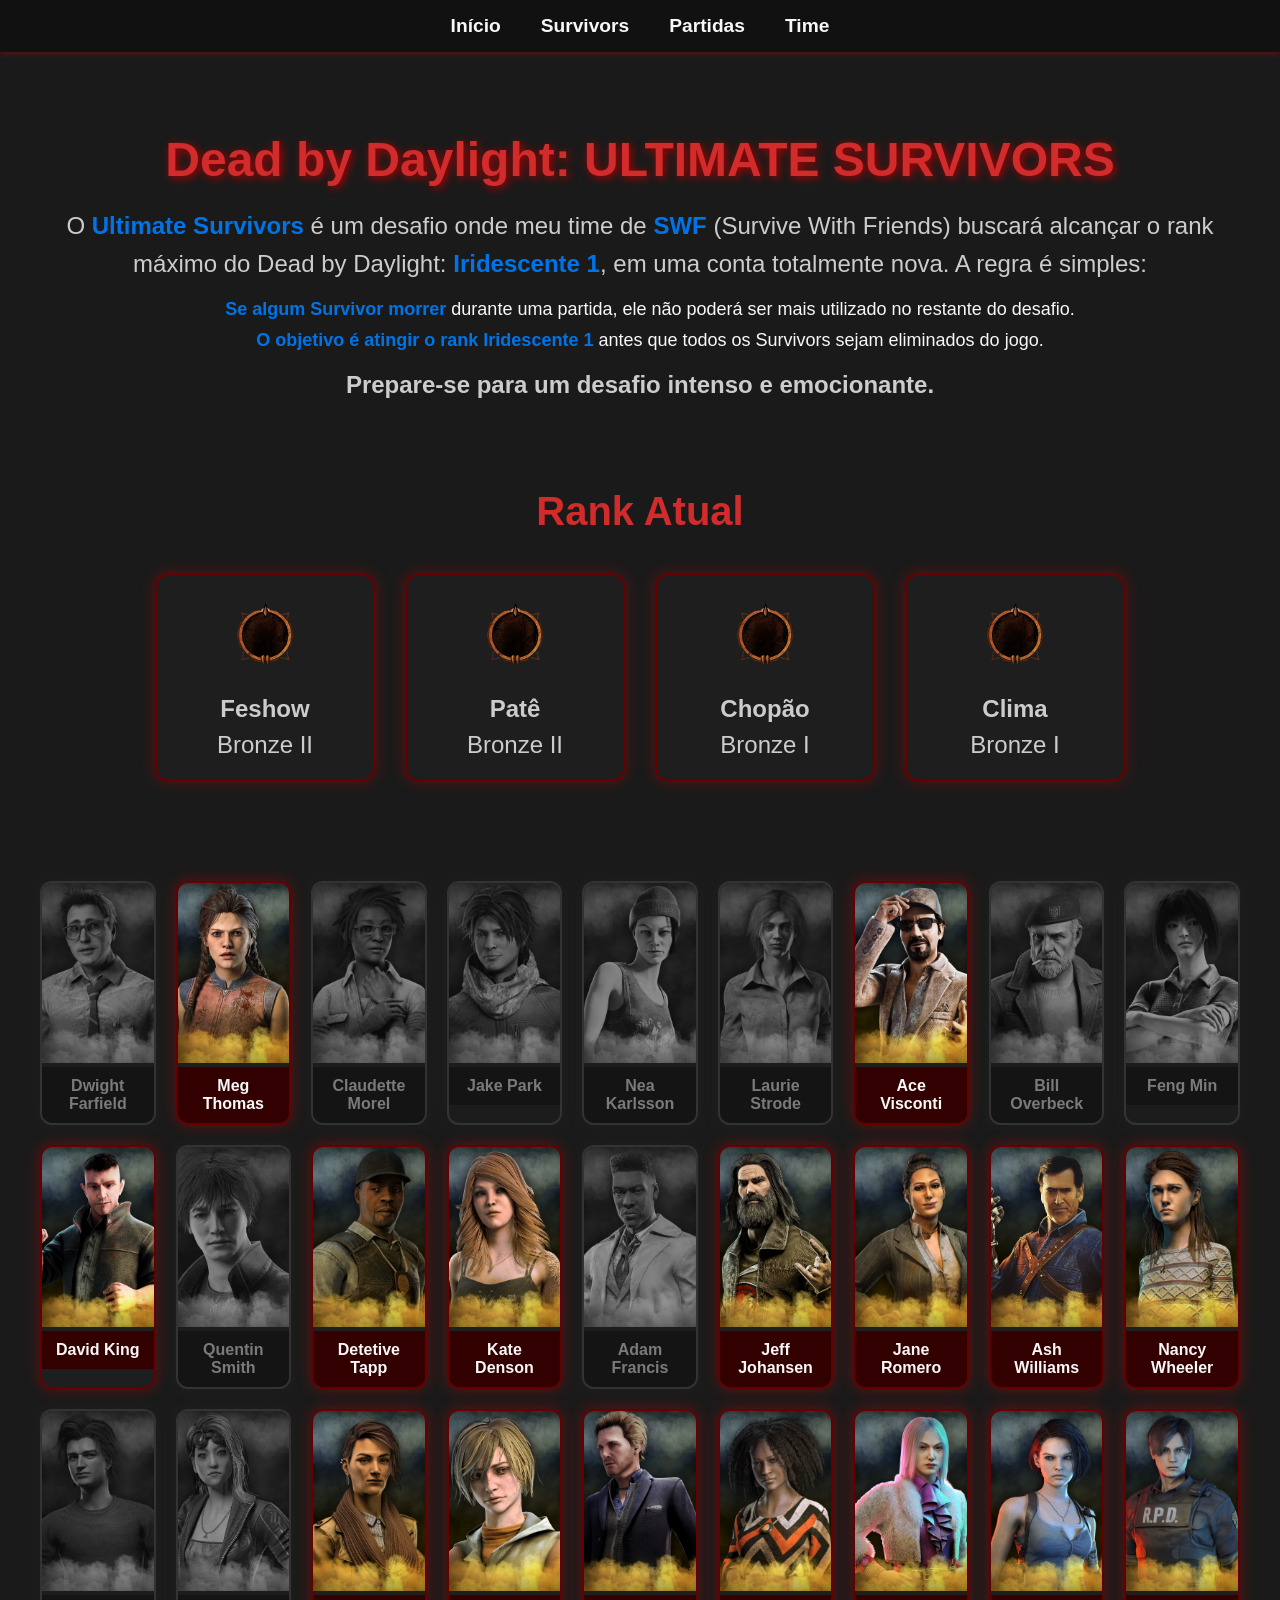
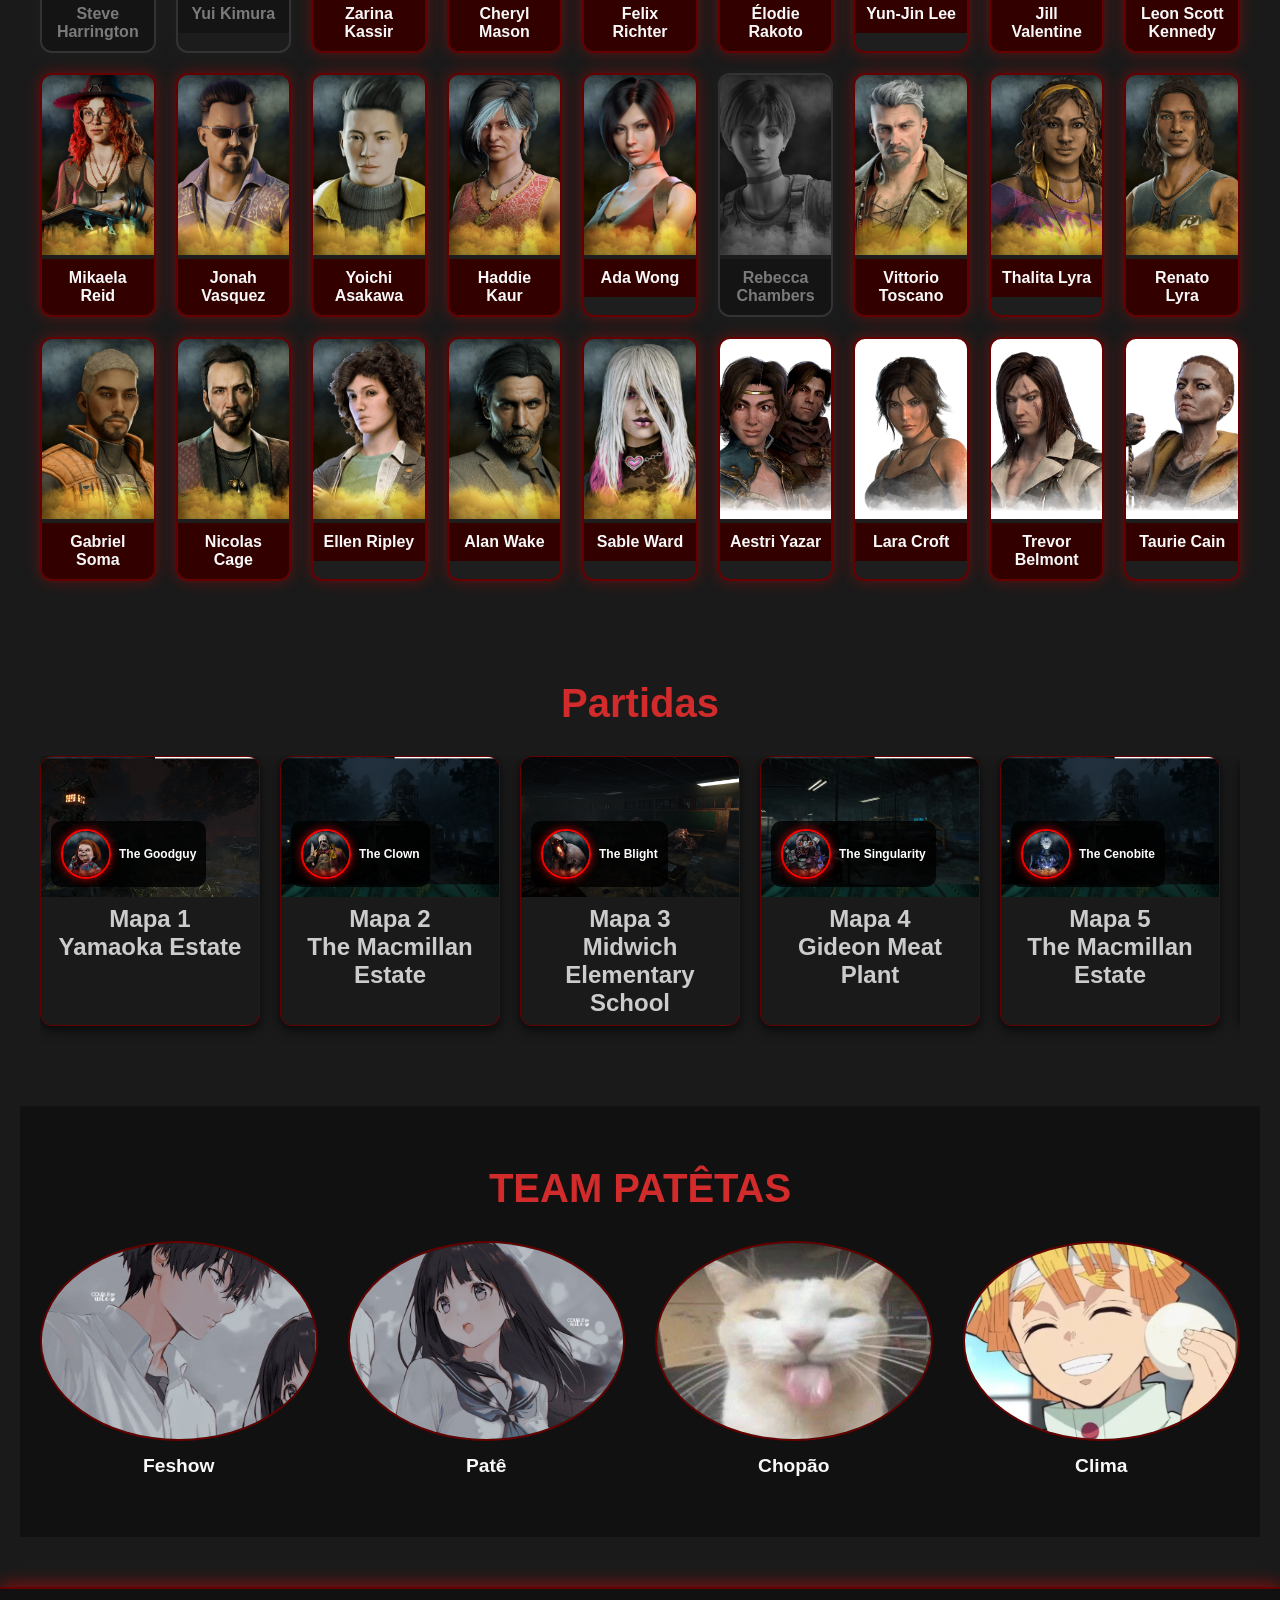
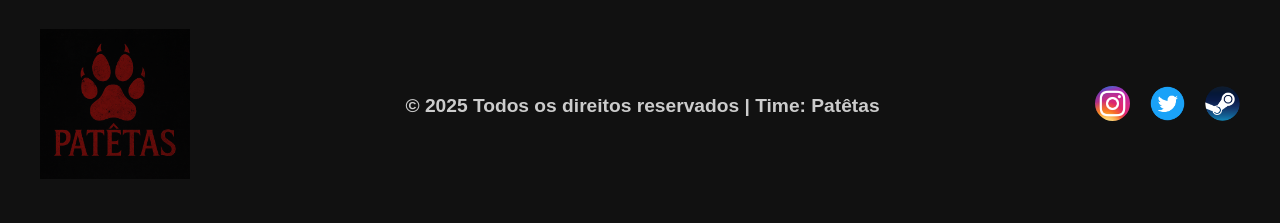
==== commit bf6ec66a: "Att" ====
--- a/index.html
+++ b/index.html
@@ -69,8 +69,12 @@
         </div>
       </section>
       <div class="cards-container" id="survivors">
-        <div class="card">
-          <img src="./Assets/img/Dwight Farfield.png" alt="Dwight Farfield" />
+        <div class="card Morto">
+          <img
+            src="./Assets/img/Dwight Farfield.png"
+            alt="Dwight Farfield"
+            title="Morto por Feshow"
+          />
           <span>Dwight Farfield</span>
         </div>
         <div class="card">
@@ -676,21 +680,34 @@
           </div>
           <div class="mapa-card">
             <div class="mapa-img">
-              <img
-                src="./Assets/maps/The Macmillan Estate.png"
-                alt="The Macmillan Estate"
-              />
-              <div class="killer-info">
-                <img
-                  src="./Assets/img/Killers/The Mastermind.png"
-                  alt="The Mastermind"
-                />
-                <span>The Mastermind</span>
+              <img src="./Assets/maps/Ormond.png" alt="Ormond" />
+              <div class="killer-info">
+                <img
+                  src="./Assets/img/Killers/The Trapper.png"
+                  alt="The Trapper"
+                />
+                <span>The Trapper</span>
               </div>
             </div>
             <p class="mapa-nome">
               Mapa 24<br />
-              The Macmillan Estate
+              Ormond
+            </p>
+          </div>
+          <div class="mapa-card">
+            <div class="mapa-img">
+              <img src="./Assets/maps/Ormond.png" alt="Ormond" />
+              <div class="killer-info">
+                <img
+                  src="./Assets/img/Killers/The Trapper.png"
+                  alt="The Trapper"
+                />
+                <span>The Trapper</span>
+              </div>
+            </div>
+            <p class="mapa-nome">
+              Mapa 25<br />
+              Ormond
             </p>
           </div>
         </div>
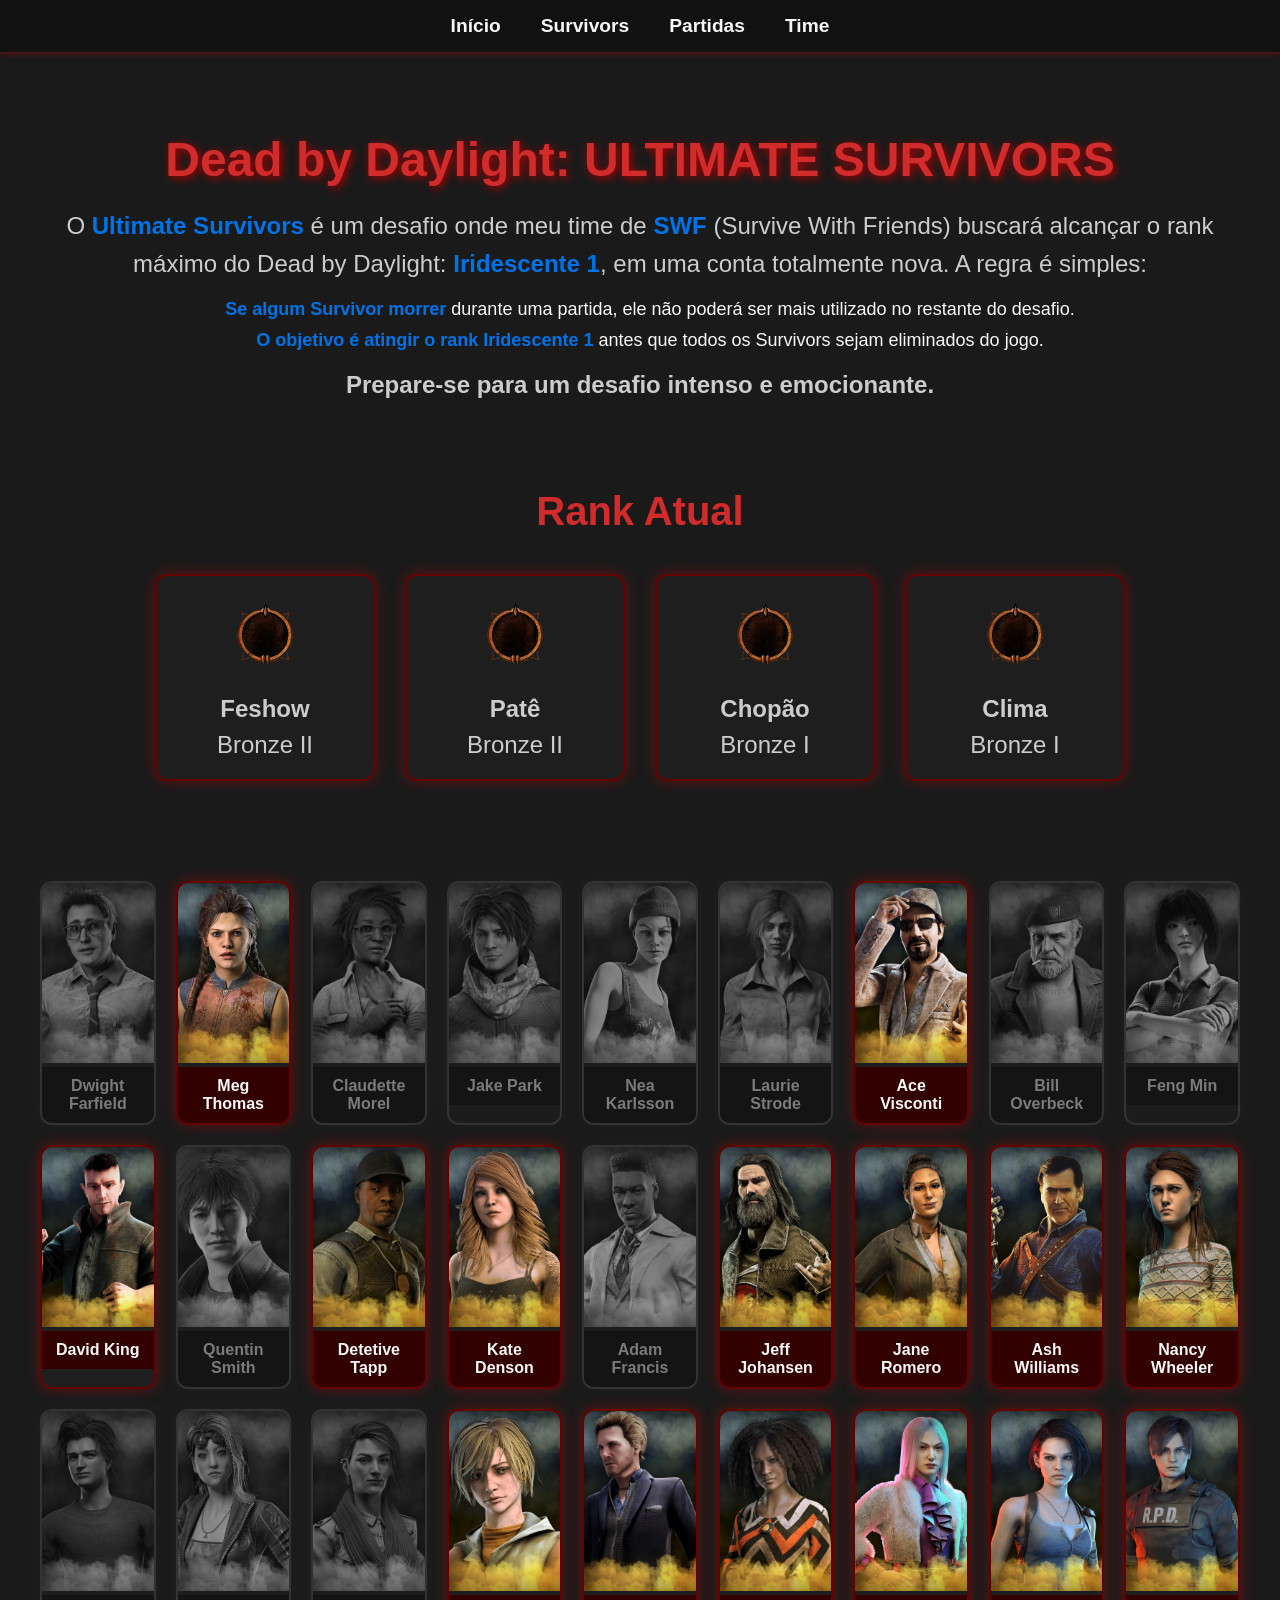
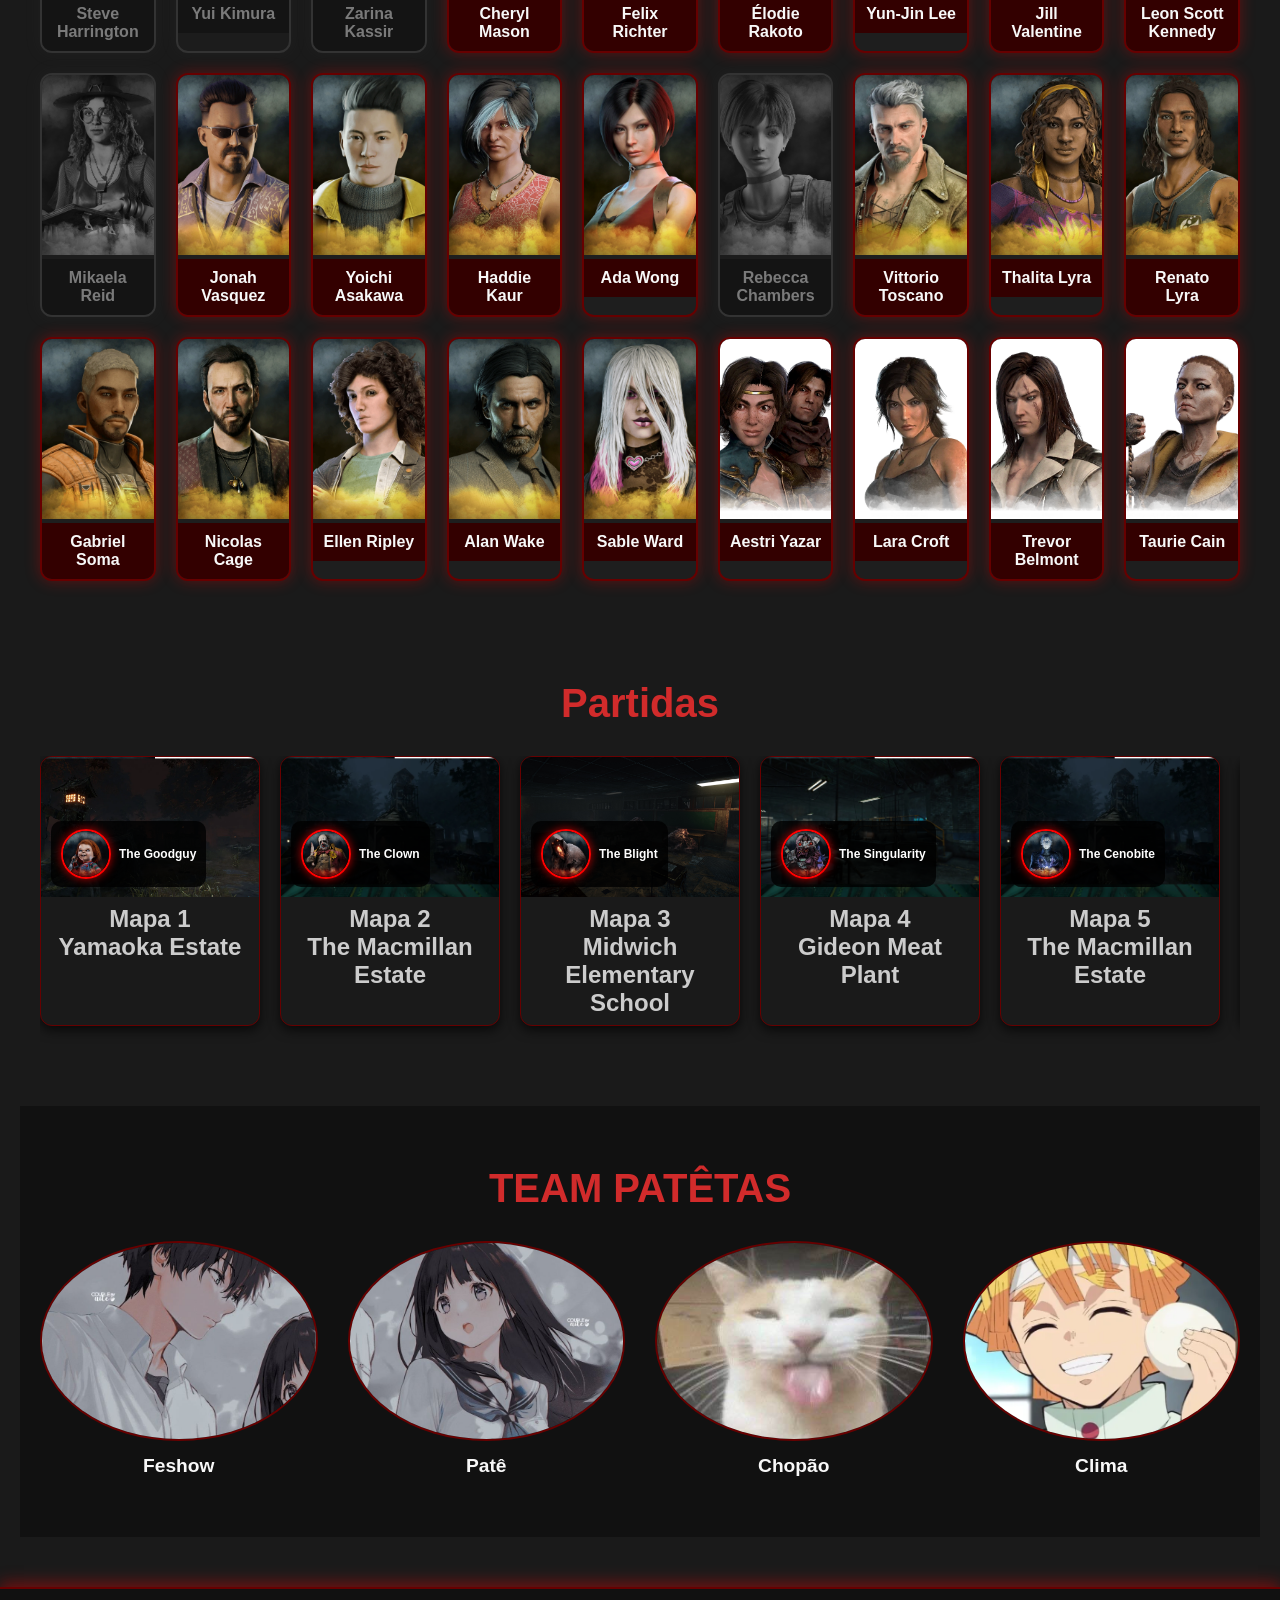
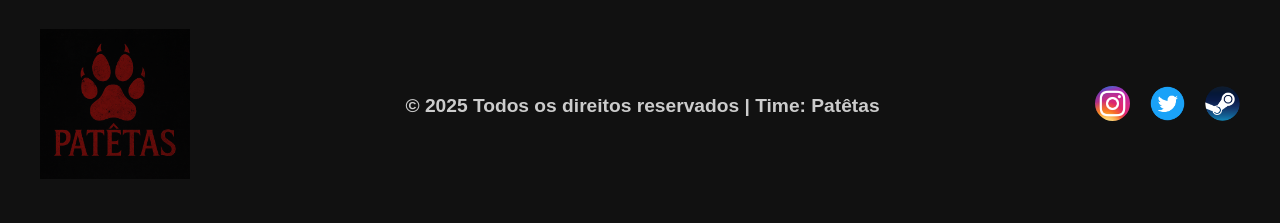
==== commit 584b4d2e: "Att map 25" ====
--- a/index.html
+++ b/index.html
@@ -149,8 +149,12 @@
           <img src="./Assets/img/Detetive Tapp.png" alt="Detetive Tapp" />
           <span>Detetive Tapp</span>
         </div>
-        <div class="card">
-          <img src="./Assets/img/Kate Denson.png" alt="Kate Denson" />
+        <div class="card Morta">
+          <img
+            src="./Assets/img/Kate Denson.png"
+            alt="Kate Denson"
+            title="Morta por Patê"
+          />
           <span>Kate Denson</span>
         </div>
         <div class="card Morto">
@@ -193,8 +197,12 @@
           />
           <span>Yui Kimura</span>
         </div>
-        <div class="card">
-          <img src="./Assets/img/Zarina Kassir.png" alt="Zarina Kassir" />
+        <div class="card Morto">
+          <img
+            src="./Assets/img/Zarina Kassir.png"
+            alt="Zarina Kassir"
+            title="Morto por Chão"
+          />
           <span>Zarina Kassir</span>
         </div>
         <div class="card">
@@ -224,8 +232,12 @@
           />
           <span>Leon Scott Kennedy</span>
         </div>
-        <div class="card">
-          <img src="./Assets/img/Mikaela Reid.png" alt="Mikaela Reid" />
+        <div class="card Morto">
+          <img
+            src="./Assets/img/Mikaela Reid.png"
+            alt="Mikaela Reid"
+            title="Morto por Clima"
+          />
           <span>Mikaela Reid</span>
         </div>
         <div class="card">
@@ -696,18 +708,15 @@
           </div>
           <div class="mapa-card">
             <div class="mapa-img">
-              <img src="./Assets/maps/Ormond.png" alt="Ormond" />
-              <div class="killer-info">
-                <img
-                  src="./Assets/img/Killers/The Trapper.png"
-                  alt="The Trapper"
-                />
-                <span>The Trapper</span>
+              <img src="./Assets/maps/Red Forest.png" alt="Red Forest" />
+              <div class="killer-info">
+                <img src="./Assets/img/Killers/The Ghoul.png" alt="The Ghoul" />
+                <span>The Ghoul</span>
               </div>
             </div>
             <p class="mapa-nome">
               Mapa 25<br />
-              Ormond
+              Red Forest
             </p>
           </div>
         </div>
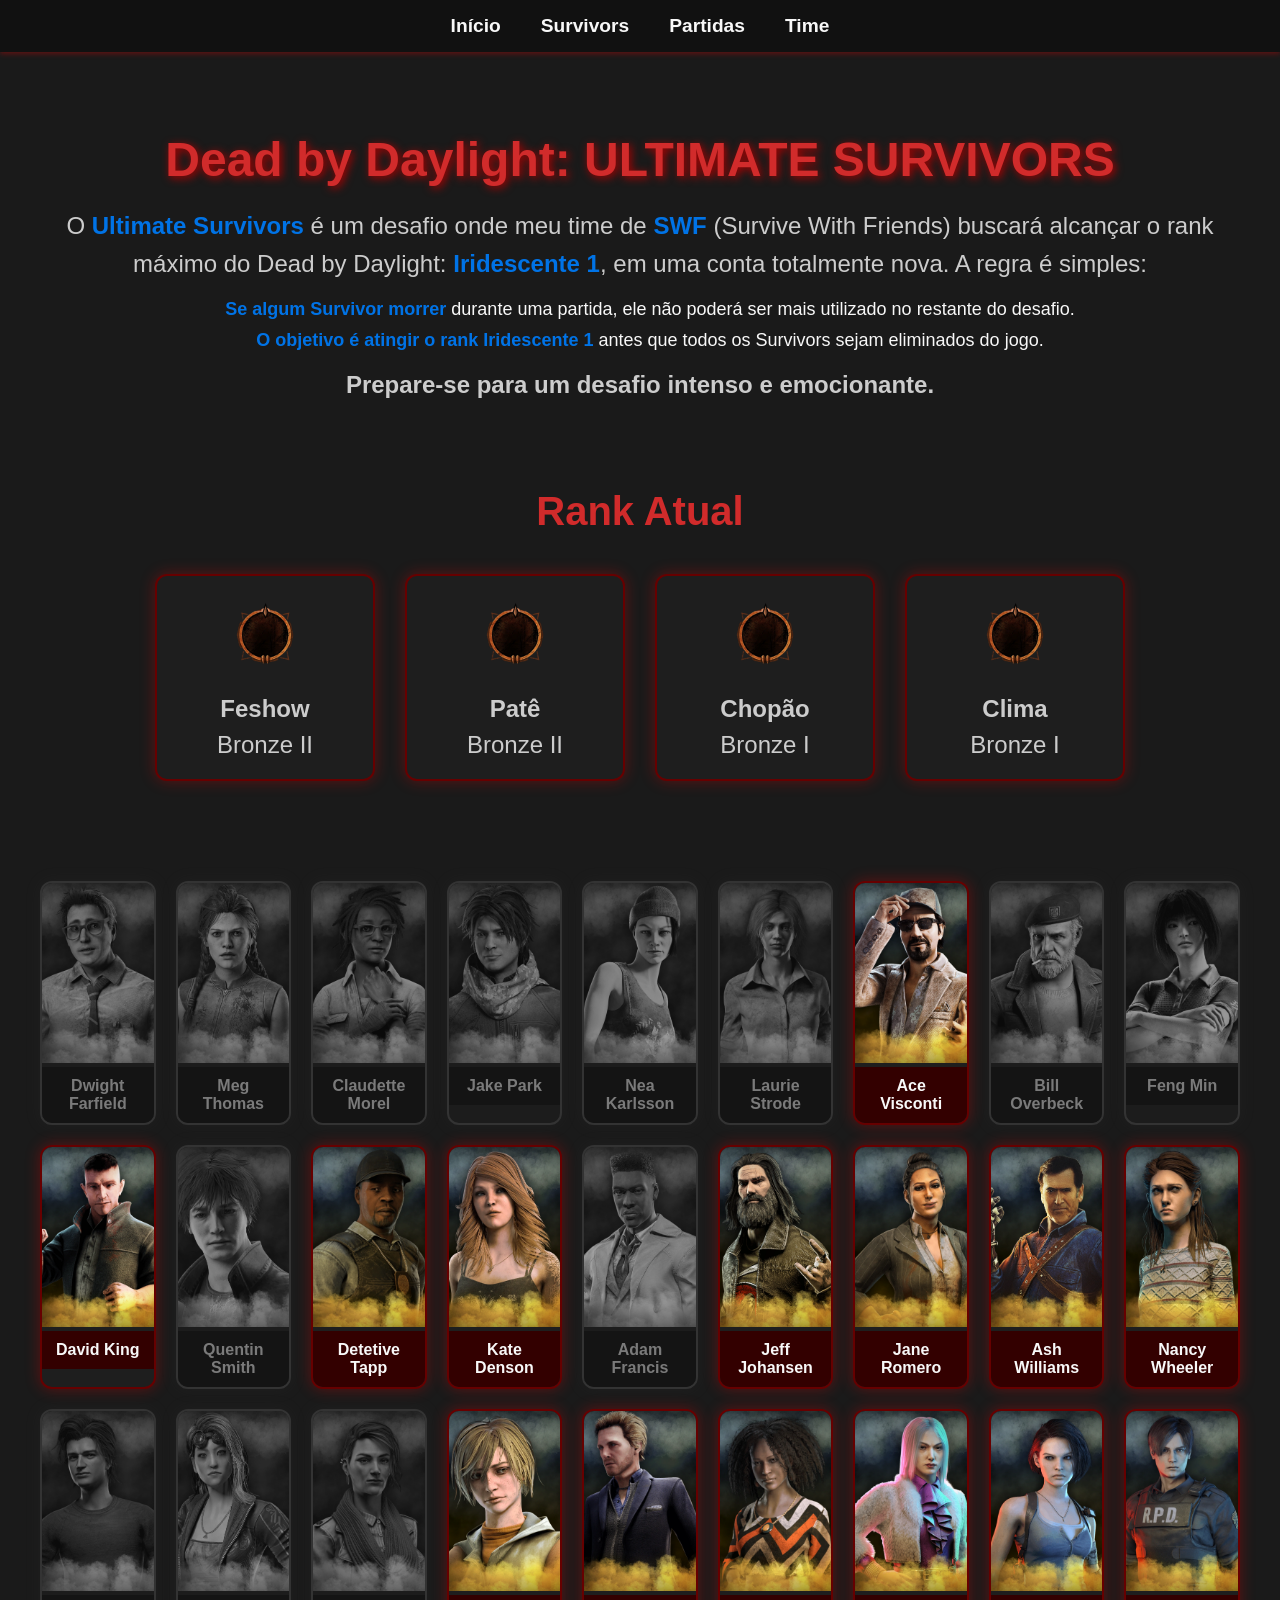
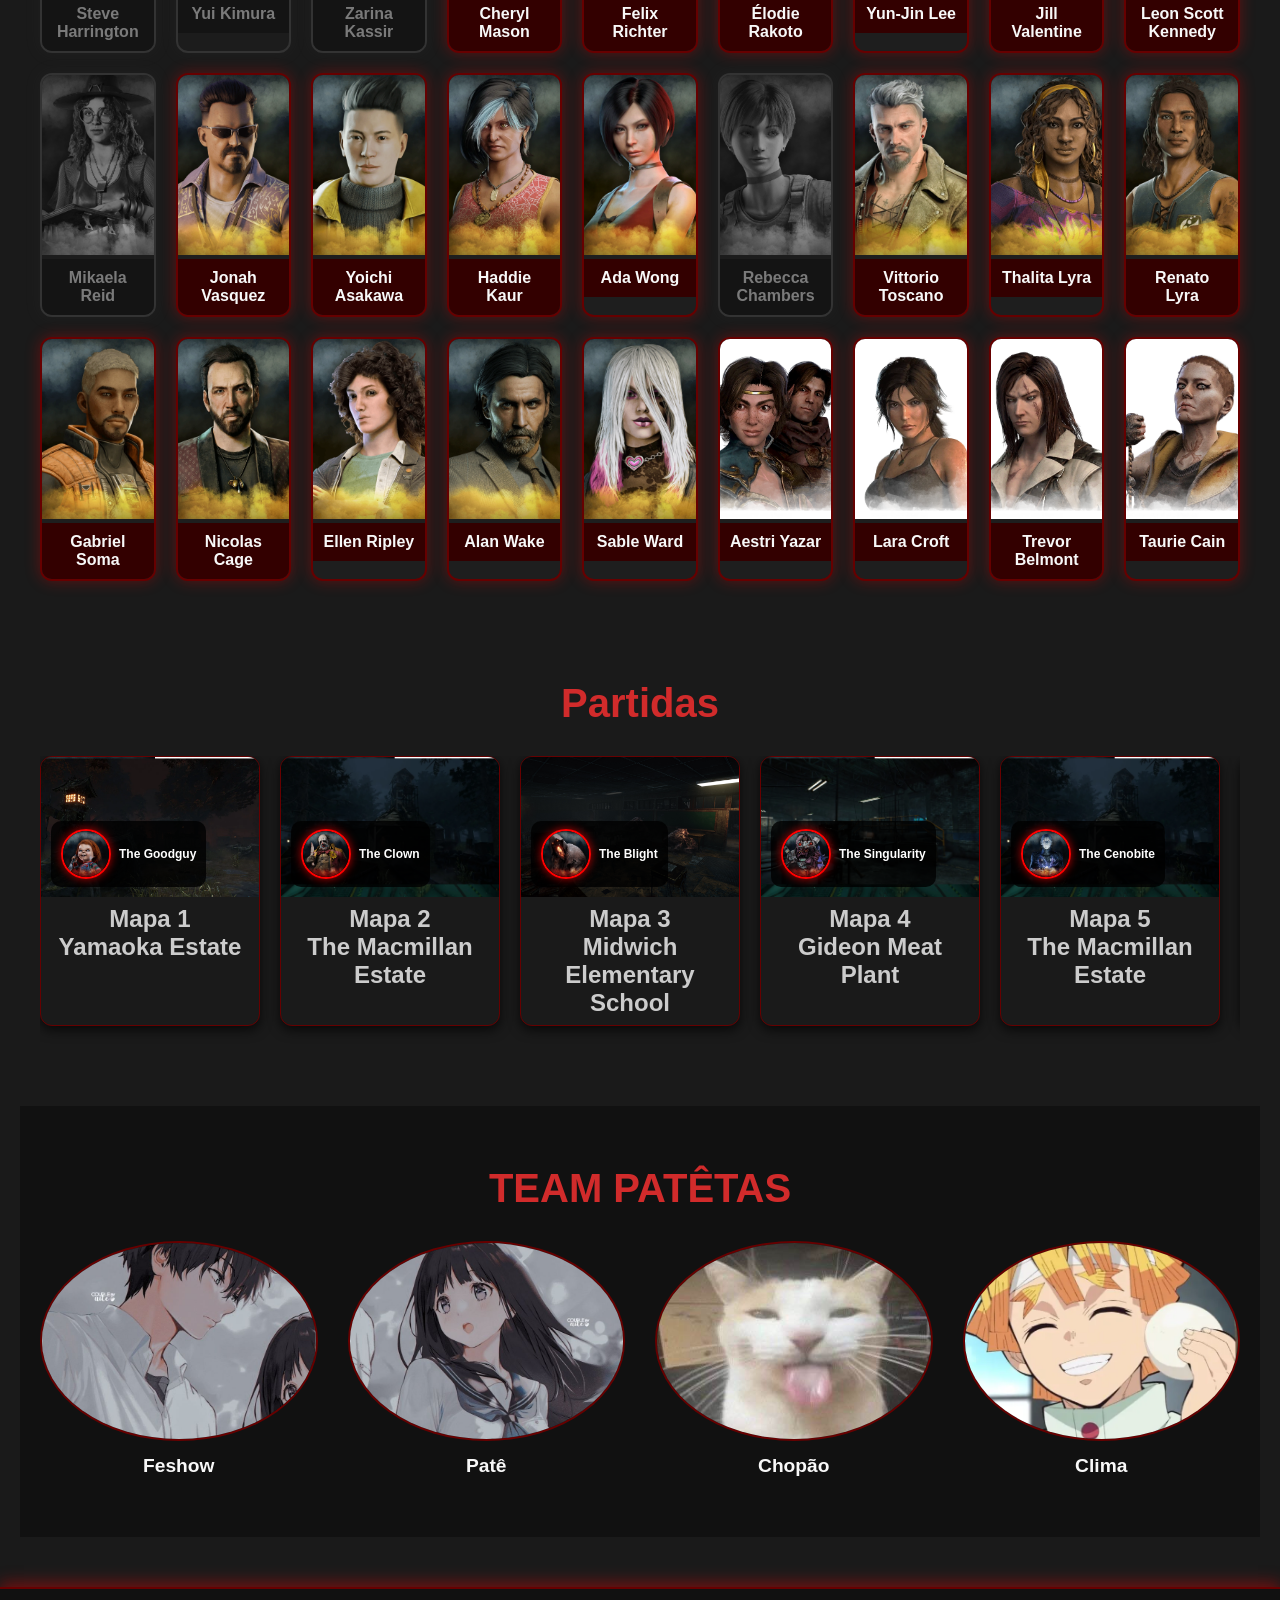
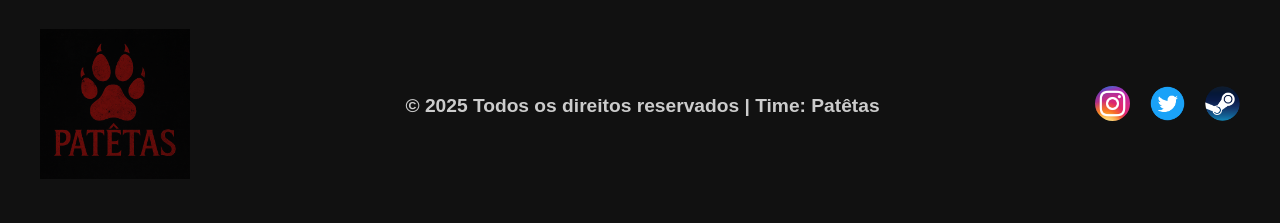
==== commit 42657f1e: "Att" ====
--- a/index.html
+++ b/index.html
@@ -77,8 +77,12 @@
           />
           <span>Dwight Farfield</span>
         </div>
-        <div class="card">
-          <img src="./Assets/img/Meg Thomas.png" alt="Meg Thomas" />
+        <div class="card Morto">
+          <img
+            src="./Assets/img/Meg Thomas.png"
+            alt="Meg Thomas"
+            title="Morto por Chão"
+          />
           <span>Meg Thomas</span>
         </div>
         <div class="card Morto">
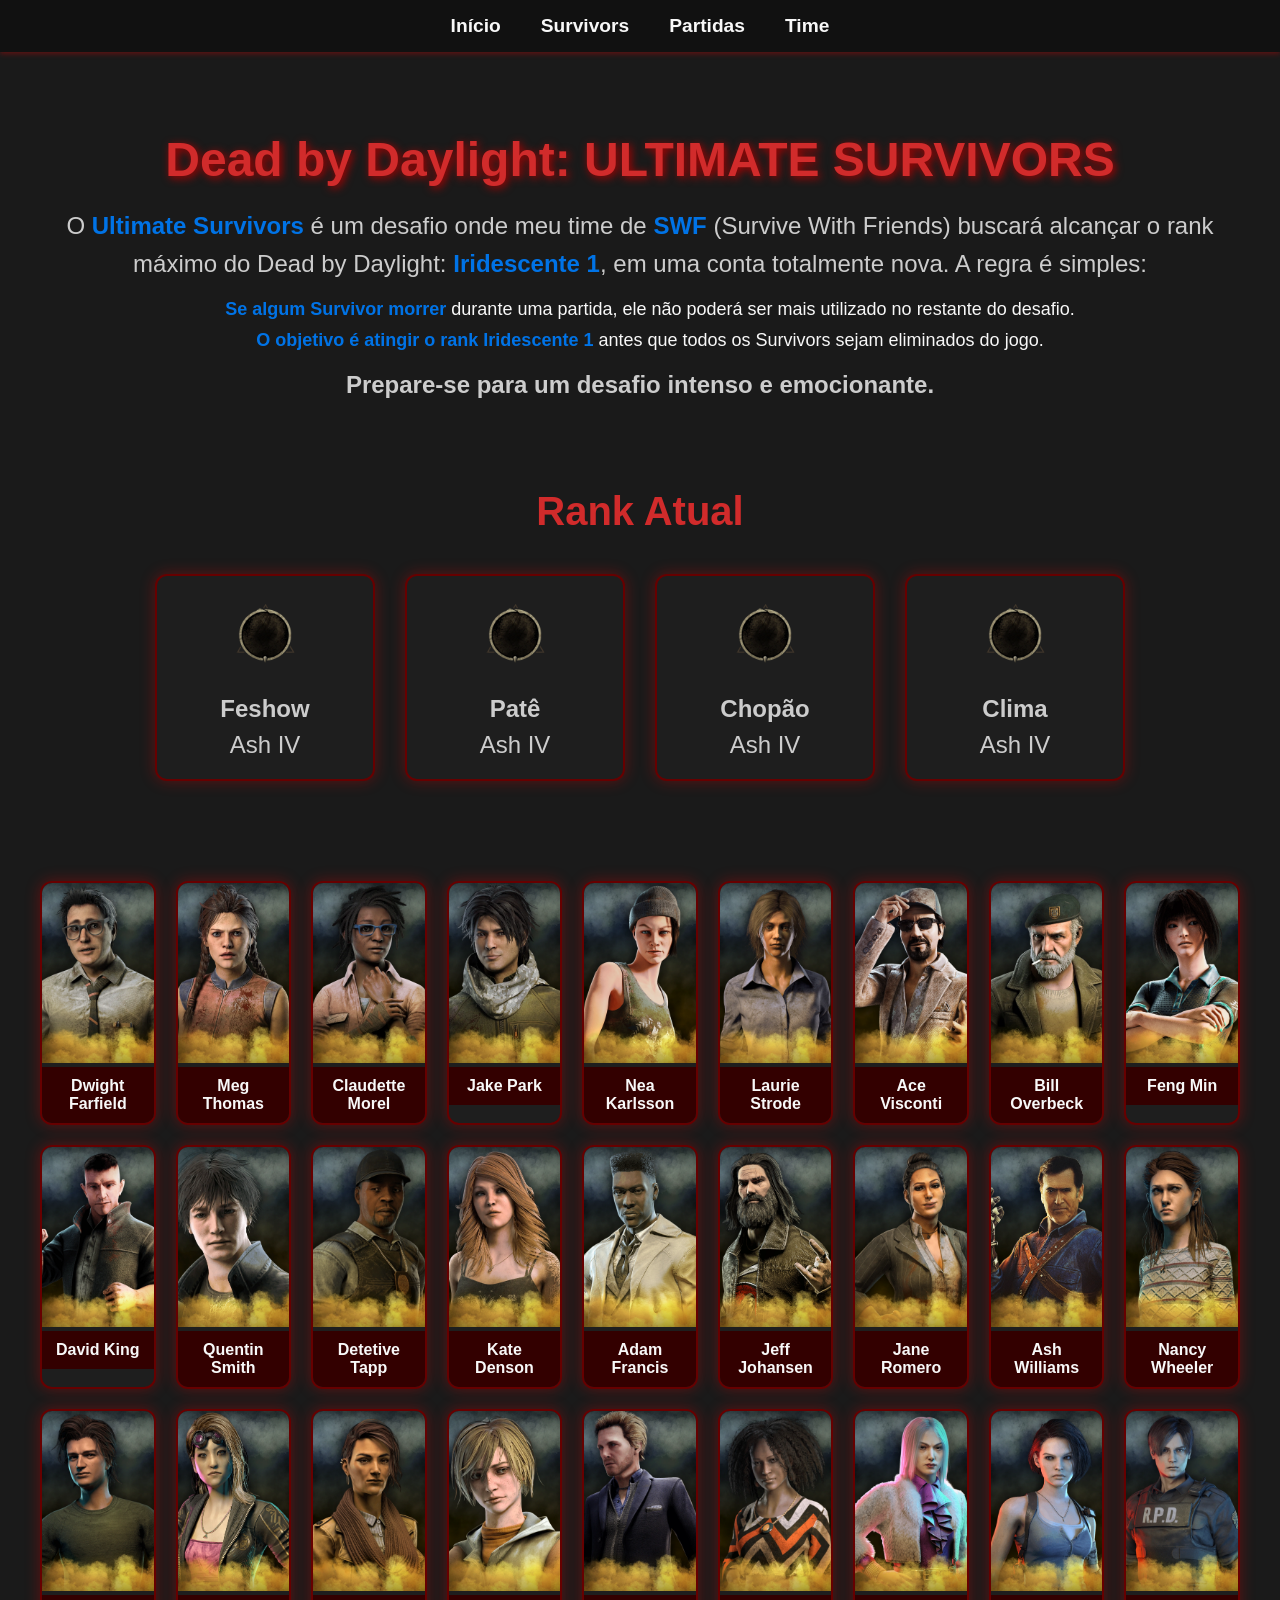
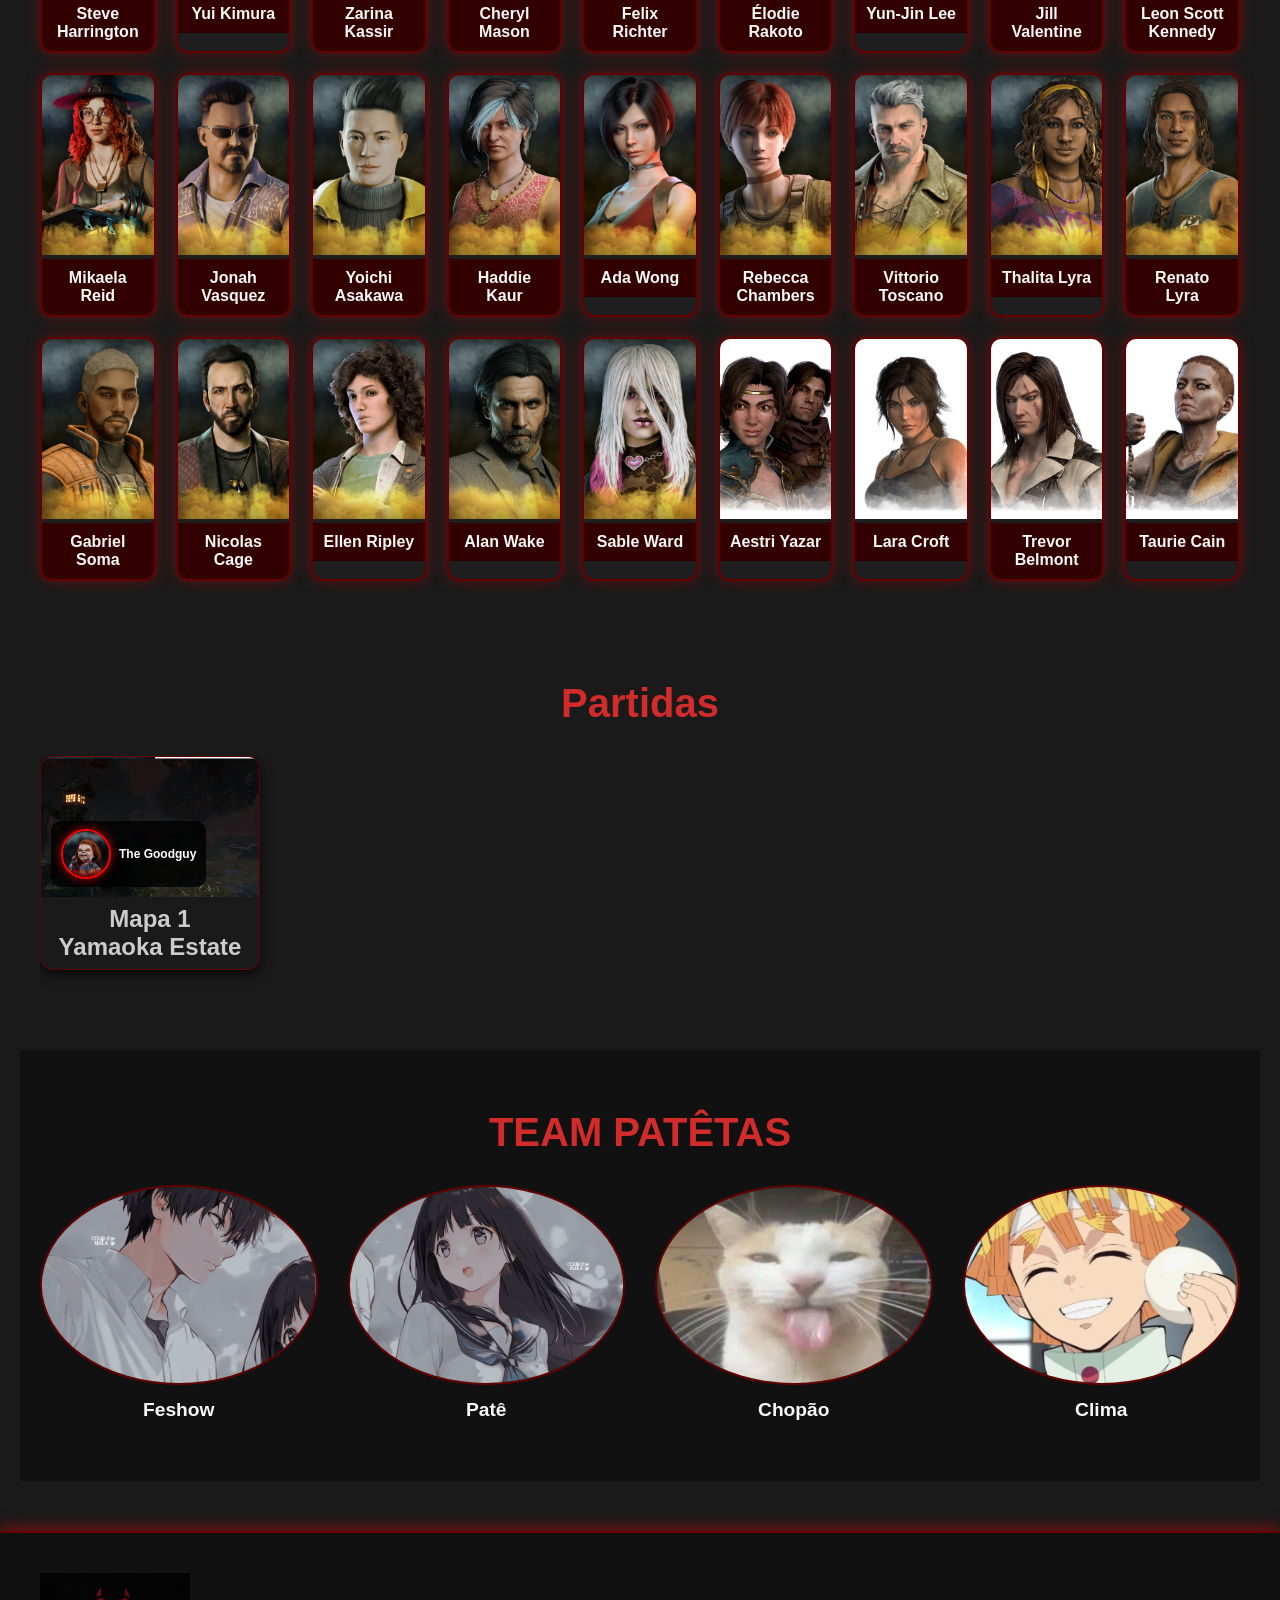
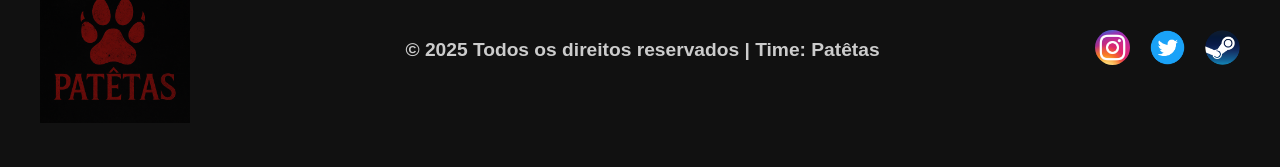
==== commit 6d859685: "Att" ====
--- a/index.html
+++ b/index.html
@@ -44,129 +44,85 @@
         <h2>Rank Atual</h2>
         <div class="rank-row">
           <div class="rank-card">
-            <img src="./Assets/img/Grades/Bronze.webp" alt="Rank Feshow" />
+            <img src="./Assets/img/Grades/Ash.webp" alt="Rank Feshow" />
             <p class="player-name">Feshow</p>
-            <p class="player-elo">Bronze II</p>
+            <p class="player-elo">Ash IV</p>
           </div>
 
           <div class="rank-card">
-            <img src="./Assets/img/Grades/Bronze.webp" alt="Rank Patê" />
+            <img src="./Assets/img/Grades/Ash.webp" alt="Rank Patê" />
             <p class="player-name">Patê</p>
-            <p class="player-elo">Bronze II</p>
+            <p class="player-elo">Ash IV</p>
           </div>
 
           <div class="rank-card">
-            <img src="./Assets/img/Grades/Bronze.webp" alt="Rank Chopão" />
+            <img src="./Assets/img/Grades/Ash.webp" alt="Rank Chopão" />
             <p class="player-name">Chopão</p>
-            <p class="player-elo">Bronze I</p>
+            <p class="player-elo">Ash IV</p>
           </div>
 
           <div class="rank-card">
-            <img src="./Assets/img/Grades/Bronze.webp" alt="Rank Clima" />
+            <img src="./Assets/img/Grades/Ash.webp" alt="Rank Clima" />
             <p class="player-name">Clima</p>
-            <p class="player-elo">Bronze I</p>
+            <p class="player-elo">Ash IV</p>
           </div>
         </div>
       </section>
       <div class="cards-container" id="survivors">
-        <div class="card Morto">
-          <img
-            src="./Assets/img/Dwight Farfield.png"
-            alt="Dwight Farfield"
-            title="Morto por Feshow"
-          />
+        <div class="card">
+          <img src="./Assets/img/Dwight Farfield.png" alt="Dwight Farfield" />
           <span>Dwight Farfield</span>
         </div>
-        <div class="card Morto">
-          <img
-            src="./Assets/img/Meg Thomas.png"
-            alt="Meg Thomas"
-            title="Morto por Chão"
-          />
+        <div class="card">
+          <img src="./Assets/img/Meg Thomas.png" alt="Meg Thomas" />
           <span>Meg Thomas</span>
         </div>
-        <div class="card Morto">
-          <img
-            src="./Assets/img/Claudette Morel.png"
-            alt="Claudette Morel"
-            title="Morto por Clima"
-          />
+        <div class="card">
+          <img src="./Assets/img/Claudette Morel.png" alt="Claudette Morel" />
           <span>Claudette Morel</span>
         </div>
-        <div class="card Morto">
-          <img
-            src="./Assets/img/Jake Park.png"
-            alt="Jake Park"
-            title="Morto por Feshow"
-          />
+        <div class="card">
+          <img src="./Assets/img/Jake Park.png" alt="Jake Park" />
           <span>Jake Park</span>
         </div>
-        <div class="card Morto">
-          <img
-            src="./Assets/img/Nea Karlsson.png"
-            alt="Nea Karlsson"
-            title="Morto por Chão"
-          />
+        <div class="card">
+          <img src="./Assets/img/Nea Karlsson.png" alt="Nea Karlsson" />
           <span>Nea Karlsson</span>
         </div>
-        <div class="card Morto">
-          <img
-            src="./Assets/img/Laurie Strode.png"
-            alt="Laurie Strode"
-            title="Morto por Chão"
-          />
+        <div class="card">
+          <img src="./Assets/img/Laurie Strode.png" alt="Laurie Strode" />
           <span>Laurie Strode</span>
         </div>
         <div class="card">
           <img src="./Assets/img/Ace Visconti.png" alt="Ace Visconti" />
           <span>Ace Visconti</span>
         </div>
-        <div class="card Morto">
-          <img
-            src="./Assets/img/Bill Overbeck.png"
-            alt="Bill Overbeck"
-            title="Morto por Feshow"
-          />
+        <div class="card">
+          <img src="./Assets/img/Bill Overbeck.png" alt="Bill Overbeck" />
           <span>Bill Overbeck</span>
         </div>
-        <div class="card Morto">
-          <img
-            src="./Assets/img/Feng Min.png"
-            alt="Feng Min"
-            title="Morto por Patê"
-          />
+        <div class="card">
+          <img src="./Assets/img/Feng Min.png" alt="Feng Min" />
           <span>Feng Min</span>
         </div>
         <div class="card">
           <img src="./Assets/img/David King.png" alt="David King" />
           <span>David King</span>
         </div>
-        <div class="card Morto">
-          <img
-            src="./Assets/img/Quentin Smith.png"
-            alt="Quentin Smith"
-            title="Morto por Clima"
-          />
+        <div class="card">
+          <img src="./Assets/img/Quentin Smith.png" alt="Quentin Smith" />
           <span>Quentin Smith</span>
         </div>
         <div class="card">
           <img src="./Assets/img/Detetive Tapp.png" alt="Detetive Tapp" />
           <span>Detetive Tapp</span>
         </div>
-        <div class="card Morta">
-          <img
-            src="./Assets/img/Kate Denson.png"
-            alt="Kate Denson"
-            title="Morta por Patê"
-          />
+        <div class="card">
+          <img src="./Assets/img/Kate Denson.png" alt="Kate Denson" />
           <span>Kate Denson</span>
         </div>
-        <div class="card Morto">
-          <img
-            src="./Assets/img/Adam Francis.png"
-            alt="Adam Francis"
-            title="Morto por Clima"
-          />
+        <div class="card">
+          <img src="./Assets/img/Adam Francis.png" alt="Adam Francis" />
           <span>Adam Francis</span>
         </div>
         <div class="card">
@@ -185,28 +141,16 @@
           <img src="./Assets/img/Nancy Wheeler.png" alt="Nancy Wheeler" />
           <span>Nancy Wheeler</span>
         </div>
-        <div class="card Morto">
-          <img
-            src="./Assets/img/Steve Harrington.png"
-            alt="Steve Harrington"
-            title="Morto por Feshow"
-          />
+        <div class="card">
+          <img src="./Assets/img/Steve Harrington.png" alt="Steve Harrington" />
           <span>Steve Harrington</span>
         </div>
-        <div class="card Morto">
-          <img
-            src="./Assets/img/Yui Kimura.png"
-            alt="Yui Kimura"
-            title="Morto por Chão"
-          />
+        <div class="card">
+          <img src="./Assets/img/Yui Kimura.png" alt="Yui Kimura" />
           <span>Yui Kimura</span>
         </div>
-        <div class="card Morto">
-          <img
-            src="./Assets/img/Zarina Kassir.png"
-            alt="Zarina Kassir"
-            title="Morto por Chão"
-          />
+        <div class="card">
+          <img src="./Assets/img/Zarina Kassir.png" alt="Zarina Kassir" />
           <span>Zarina Kassir</span>
         </div>
         <div class="card">
@@ -236,12 +180,8 @@
           />
           <span>Leon Scott Kennedy</span>
         </div>
-        <div class="card Morto">
-          <img
-            src="./Assets/img/Mikaela Reid.png"
-            alt="Mikaela Reid"
-            title="Morto por Clima"
-          />
+        <div class="card">
+          <img src="./Assets/img/Mikaela Reid.png" alt="Mikaela Reid" />
           <span>Mikaela Reid</span>
         </div>
         <div class="card">
@@ -260,12 +200,8 @@
           <img src="./Assets/img/Ada Wong.png" alt="Ada Wong" />
           <span>Ada Wong</span>
         </div>
-        <div class="card Morto">
-          <img
-            src="./Assets/img/Rebecca Chambers.png"
-            alt="Rebecca Chambers"
-            title="Morto por Clima"
-          />
+        <div class="card">
+          <img src="./Assets/img/Rebecca Chambers.png" alt="Rebecca Chambers" />
           <span>Rebecca Chambers</span>
         </div>
         <div class="card">
@@ -339,390 +275,6 @@
               Yamaoka Estate
             </p>
           </div>
-          <div class="mapa-card">
-            <div class="mapa-img">
-              <img
-                src="./Assets/maps/The Macmillan Estate.png"
-                alt="The Macmillan Estate"
-              />
-              <div class="killer-info">
-                <img src="./Assets/img/Killers/The Clown.png" alt="The Clown" />
-                <span>The Clown</span>
-              </div>
-            </div>
-            <p class="mapa-nome">
-              Mapa 2<br />
-              The Macmillan Estate
-            </p>
-          </div>
-          <div class="mapa-card">
-            <div class="mapa-img">
-              <img
-                src="./Assets/maps/Midwich Elementary School.png"
-                alt="Midwich Elementary School"
-              />
-              <div class="killer-info">
-                <img
-                  src="./Assets/img/Killers/The Blight.png"
-                  alt="The Blight"
-                />
-                <span>The Blight</span>
-              </div>
-            </div>
-            <p class="mapa-nome">
-              Mapa 3<br />
-              Midwich Elementary School
-            </p>
-          </div>
-          <div class="mapa-card">
-            <div class="mapa-img">
-              <img
-                src="./Assets/maps/Gideon Meat Plant.png"
-                alt="Gideon Meat Plant"
-              />
-              <div class="killer-info">
-                <img
-                  src="./Assets/img/Killers/The Singularity.png"
-                  alt="The Singularity"
-                />
-                <span>The Singularity</span>
-              </div>
-            </div>
-            <p class="mapa-nome">
-              Mapa 4<br />
-              Gideon Meat Plant
-            </p>
-          </div>
-          <div class="mapa-card">
-            <div class="mapa-img">
-              <img
-                src="./Assets/maps/The Macmillan Estate.png"
-                alt="The Macmillan Estate"
-              />
-              <div class="killer-info">
-                <img
-                  src="./Assets/img/Killers/The Cenobite.png"
-                  alt="The Cenobite"
-                />
-                <span>The Cenobite</span>
-              </div>
-            </div>
-            <p class="mapa-nome">
-              Mapa 5<br />
-              The Macmillan Estate
-            </p>
-          </div>
-          <div class="mapa-card">
-            <div class="mapa-img">
-              <img src="./Assets/maps/Ormond.png" alt="Ormond" />
-              <div class="killer-info">
-                <img
-                  src="./Assets/img/Killers/The Legion.png"
-                  alt="The Legion"
-                />
-                <span>The Legion</span>
-              </div>
-            </div>
-            <p class="mapa-nome">
-              Mapa 6<br />
-              Ormond
-            </p>
-          </div>
-          <div class="mapa-card">
-            <div class="mapa-img">
-              <img src="./Assets/maps/Springwood.png" alt="Springwood" />
-              <div class="killer-info">
-                <img src="./Assets/img/Killers/The Ghoul.png" alt="The Ghoul" />
-                <span>The Ghoul</span>
-              </div>
-            </div>
-            <p class="mapa-nome">
-              Mapa 7<br />
-              Springwood
-            </p>
-          </div>
-          <div class="mapa-card">
-            <div class="mapa-img">
-              <img src="./Assets/maps/Springwood.png" alt="Springwood" />
-              <div class="killer-info">
-                <img
-                  src="./Assets/img/Killers/The Unknown.png"
-                  alt="The Unknown"
-                />
-                <span>The Unknown</span>
-              </div>
-            </div>
-            <p class="mapa-nome">
-              Mapa 8<br />
-              Springwood
-            </p>
-          </div>
-          <div class="mapa-card">
-            <div class="mapa-img">
-              <img
-                src="./Assets/maps/Midwich Elementary School.png"
-                alt="Springwood"
-              />
-              <div class="killer-info">
-                <img src="./Assets/img/Killers/The Shape.png" alt="The Shape" />
-                <span>The Shape</span>
-              </div>
-            </div>
-            <p class="mapa-nome">
-              Mapa 9<br />
-              Midwich Elementary School
-            </p>
-          </div>
-          <div class="mapa-card">
-            <div class="mapa-img">
-              <img
-                src="./Assets/maps/Grave of Glenvale.png"
-                alt="Grave of Glenvale"
-              />
-              <div class="killer-info">
-                <img src="./Assets/img/Killers/The Twins.png" alt="The Twins" />
-                <span>The Twins</span>
-              </div>
-            </div>
-            <p class="mapa-nome">
-              Mapa 10<br />
-              Grave of Glenvale
-            </p>
-          </div>
-          <div class="mapa-card">
-            <div class="mapa-img">
-              <img
-                src="./Assets/maps/The Underground Complex.png"
-                alt="The Underground Complex"
-              />
-              <div class="killer-info">
-                <img
-                  src="./Assets/img/Killers/The Mastermind.png"
-                  alt="The Mastermind"
-                />
-                <span>The Mastermind</span>
-              </div>
-            </div>
-            <p class="mapa-nome">
-              Mapa 11<br />
-              The Underground Complex
-            </p>
-          </div>
-          <div class="mapa-card">
-            <div class="mapa-img">
-              <img src="./Assets/maps/Red Forest.png" alt="Red Forest" />
-              <div class="killer-info">
-                <img src="./Assets/img/Killers/The Ghoul.png" alt="The Ghoul" />
-                <span>The Ghoul</span>
-              </div>
-            </div>
-            <p class="mapa-nome">
-              Mapa 12<br />
-              Red Forest
-            </p>
-          </div>
-          <div class="mapa-card">
-            <div class="mapa-img">
-              <img src="./Assets/maps/Raccon City.png" alt="Raccon City" />
-              <div class="killer-info">
-                <img src="./Assets/img/Killers/The Ghoul.png" alt="The Ghoul" />
-                <span>The Ghoul</span>
-              </div>
-            </div>
-            <p class="mapa-nome">
-              Mapa 13<br />
-              Raccon City
-            </p>
-          </div>
-          <div class="mapa-card">
-            <div class="mapa-img">
-              <img src="./Assets/maps/Springwood.png" alt="Springwood" />
-              <div class="killer-info">
-                <img src="./Assets/img/Killers/The Nurse.png" alt="The Nurse" />
-                <span>The Nurse</span>
-              </div>
-            </div>
-            <p class="mapa-nome">
-              Mapa 14<br />
-              Springwood
-            </p>
-          </div>
-          <div class="mapa-card">
-            <div class="mapa-img">
-              <img
-                src="./Assets/maps/The Underground Complex.png"
-                alt="The Underground Complex"
-              />
-              <div class="killer-info">
-                <img src="./Assets/img/Killers/The Ghoul.png" alt="The Ghoul" />
-                <span>The Ghoul</span>
-              </div>
-            </div>
-            <p class="mapa-nome">
-              Mapa 15<br />
-              The Underground Complex
-            </p>
-          </div>
-          <div class="mapa-card">
-            <div class="mapa-img">
-              <img
-                src="./Assets/maps/Yamaoka Estate.png"
-                alt="Yamaoka Estate"
-              />
-              <div class="killer-info">
-                <img src="./Assets/img/Killers/The Nurse.png" alt="The Nurse" />
-                <span>The Nurse</span>
-              </div>
-            </div>
-            <p class="mapa-nome">
-              Mapa 16<br />
-              Yamaoka Estate
-            </p>
-          </div>
-          <div class="mapa-card">
-            <div class="mapa-img">
-              <img src="./Assets/maps/Haddonfield.png" alt="Haddonfield" />
-              <div class="killer-info">
-                <img
-                  src="./Assets/img/Killers/The Nightmare.png"
-                  alt="The Nightmare"
-                />
-                <span>The Nightmare</span>
-              </div>
-            </div>
-            <p class="mapa-nome">
-              Mapa 17<br />
-              Haddonfield
-            </p>
-          </div>
-          <div class="mapa-card">
-            <div class="mapa-img">
-              <img
-                src="./Assets/maps/Autohaven Wreckers.png"
-                alt="Autohaven Wreckers"
-              />
-              <div class="killer-info">
-                <img src="./Assets/img/Killers/The Spirit.png" alt="Spirit" />
-                <span>Spirit</span>
-              </div>
-            </div>
-            <p class="mapa-nome">
-              Mapa 18<br />
-              Autohaven Wreckers
-            </p>
-          </div>
-          <div class="mapa-card">
-            <div class="mapa-img">
-              <img src="./Assets/maps/Coldwind Farm.png" alt="Coldwind Farm" />
-              <div class="killer-info">
-                <img
-                  src="./Assets/img/Killers/The Wraith.png"
-                  alt="The Wraith"
-                />
-                <span>The Wraith</span>
-              </div>
-            </div>
-            <p class="mapa-nome">
-              Mapa 19<br />
-              Coldwind Farm
-            </p>
-          </div>
-          <div class="mapa-card">
-            <div class="mapa-img">
-              <img src="./Assets/maps/Red Forest.png" alt="Red Forest" />
-              <div class="killer-info">
-                <img
-                  src="./Assets/img/Killers/The Trickster.png"
-                  alt="The Trickster"
-                />
-                <span>The Trickster</span>
-              </div>
-            </div>
-            <p class="mapa-nome">
-              Mapa 20<br />
-              Red Forest
-            </p>
-          </div>
-          <div class="mapa-card">
-            <div class="mapa-img">
-              <img
-                src="./Assets/maps/The Underground Complex.png"
-                alt="The Underground Complex"
-              />
-              <div class="killer-info">
-                <img
-                  src="./Assets/img/Killers/The Trapper.png"
-                  alt="The Trapper"
-                />
-                <span>The Trapper</span>
-              </div>
-            </div>
-            <p class="mapa-nome">
-              Mapa 21<br />
-              The Underground Complex
-            </p>
-          </div>
-          <div class="mapa-card">
-            <div class="mapa-img">
-              <img src="./Assets/maps/Raccon City.png" alt="Raccon City" />
-              <div class="killer-info">
-                <img src="./Assets/img/Killers/The Lich.png" alt="The Lich" />
-                <span>The Lich</span>
-              </div>
-            </div>
-            <p class="mapa-nome">
-              Mapa 22<br />
-              Raccon City
-            </p>
-          </div>
-          <div class="mapa-card">
-            <div class="mapa-img">
-              <img
-                src="./Assets/maps/The Macmillan Estate.png"
-                alt="The Macmillan Estate"
-              />
-              <div class="killer-info">
-                <img
-                  src="./Assets/img/Killers/The Mastermind.png"
-                  alt="The Mastermind"
-                />
-                <span>The Mastermind</span>
-              </div>
-            </div>
-            <p class="mapa-nome">
-              Mapa 23<br />
-              The Macmillan Estate
-            </p>
-          </div>
-          <div class="mapa-card">
-            <div class="mapa-img">
-              <img src="./Assets/maps/Ormond.png" alt="Ormond" />
-              <div class="killer-info">
-                <img
-                  src="./Assets/img/Killers/The Trapper.png"
-                  alt="The Trapper"
-                />
-                <span>The Trapper</span>
-              </div>
-            </div>
-            <p class="mapa-nome">
-              Mapa 24<br />
-              Ormond
-            </p>
-          </div>
-          <div class="mapa-card">
-            <div class="mapa-img">
-              <img src="./Assets/maps/Red Forest.png" alt="Red Forest" />
-              <div class="killer-info">
-                <img src="./Assets/img/Killers/The Ghoul.png" alt="The Ghoul" />
-                <span>The Ghoul</span>
-              </div>
-            </div>
-            <p class="mapa-nome">
-              Mapa 25<br />
-              Red Forest
-            </p>
-          </div>
         </div>
       </div>
       <div class="time-section" id="time">
